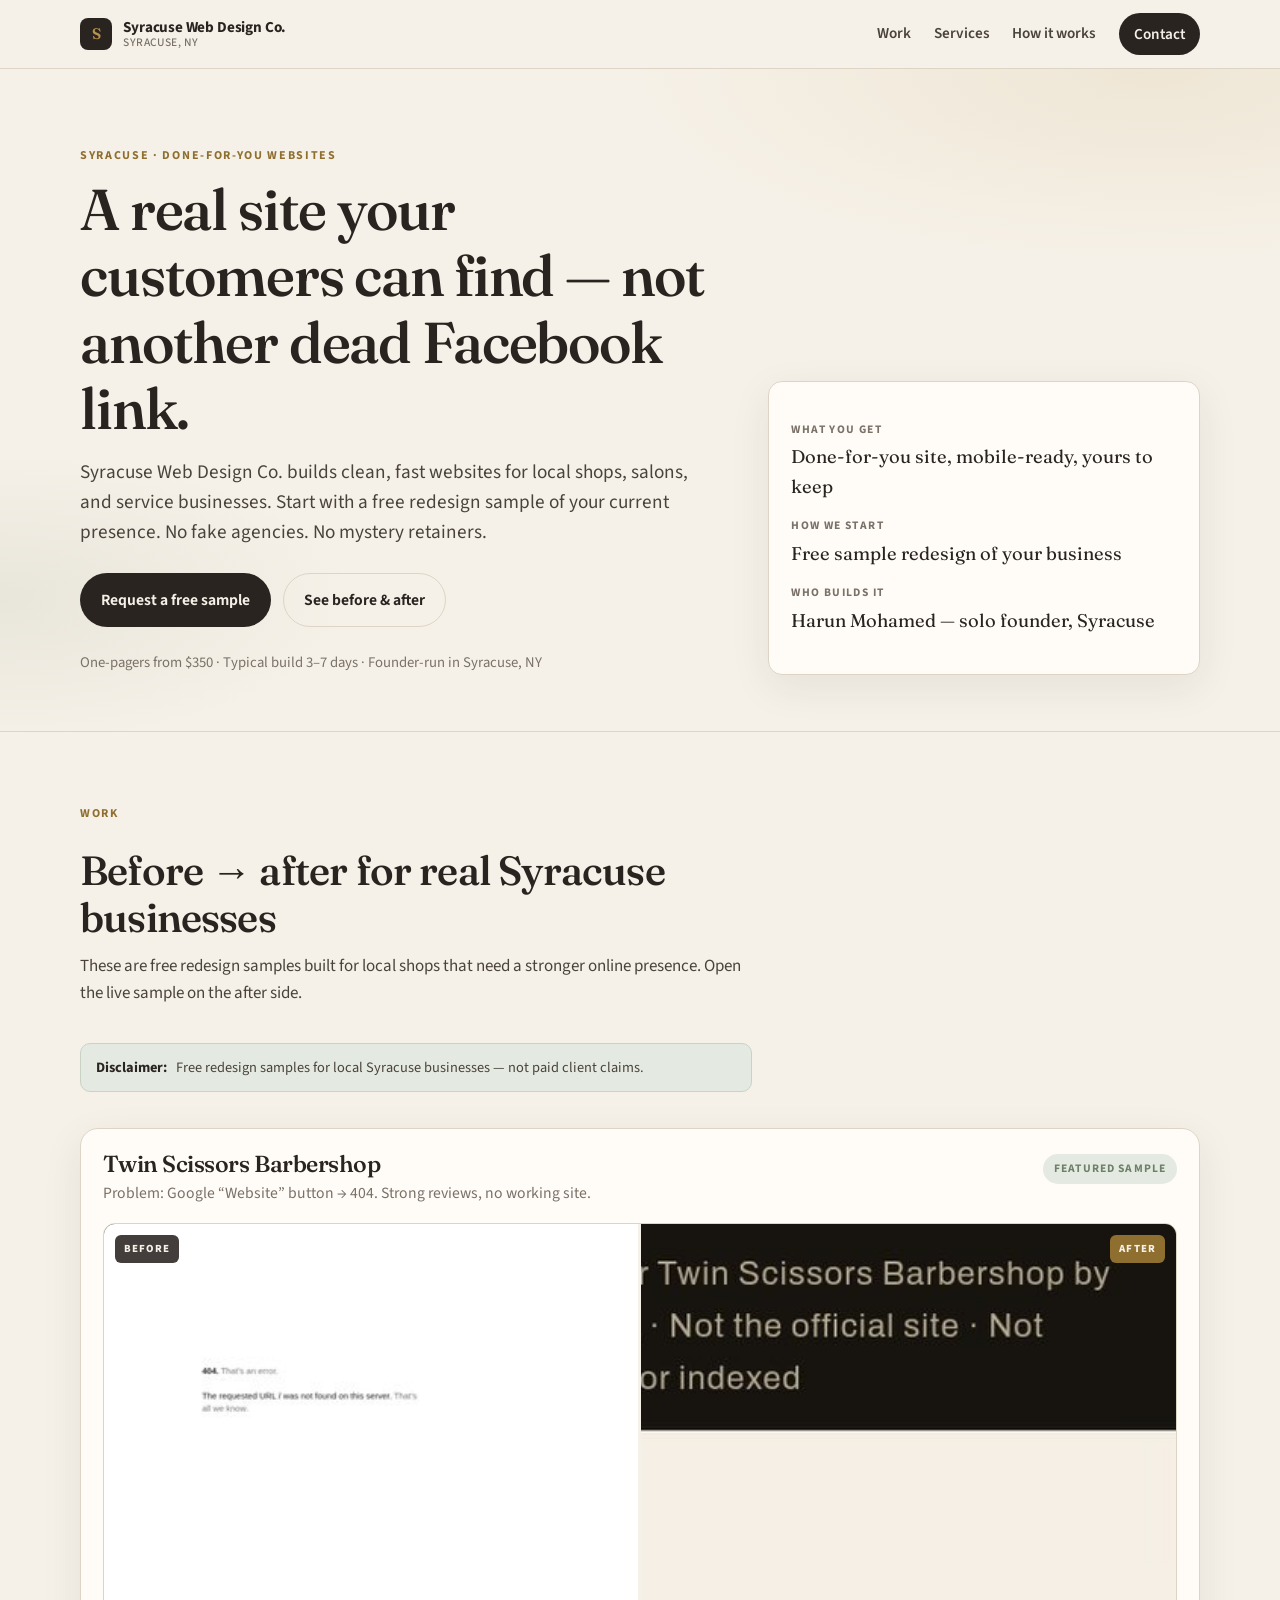
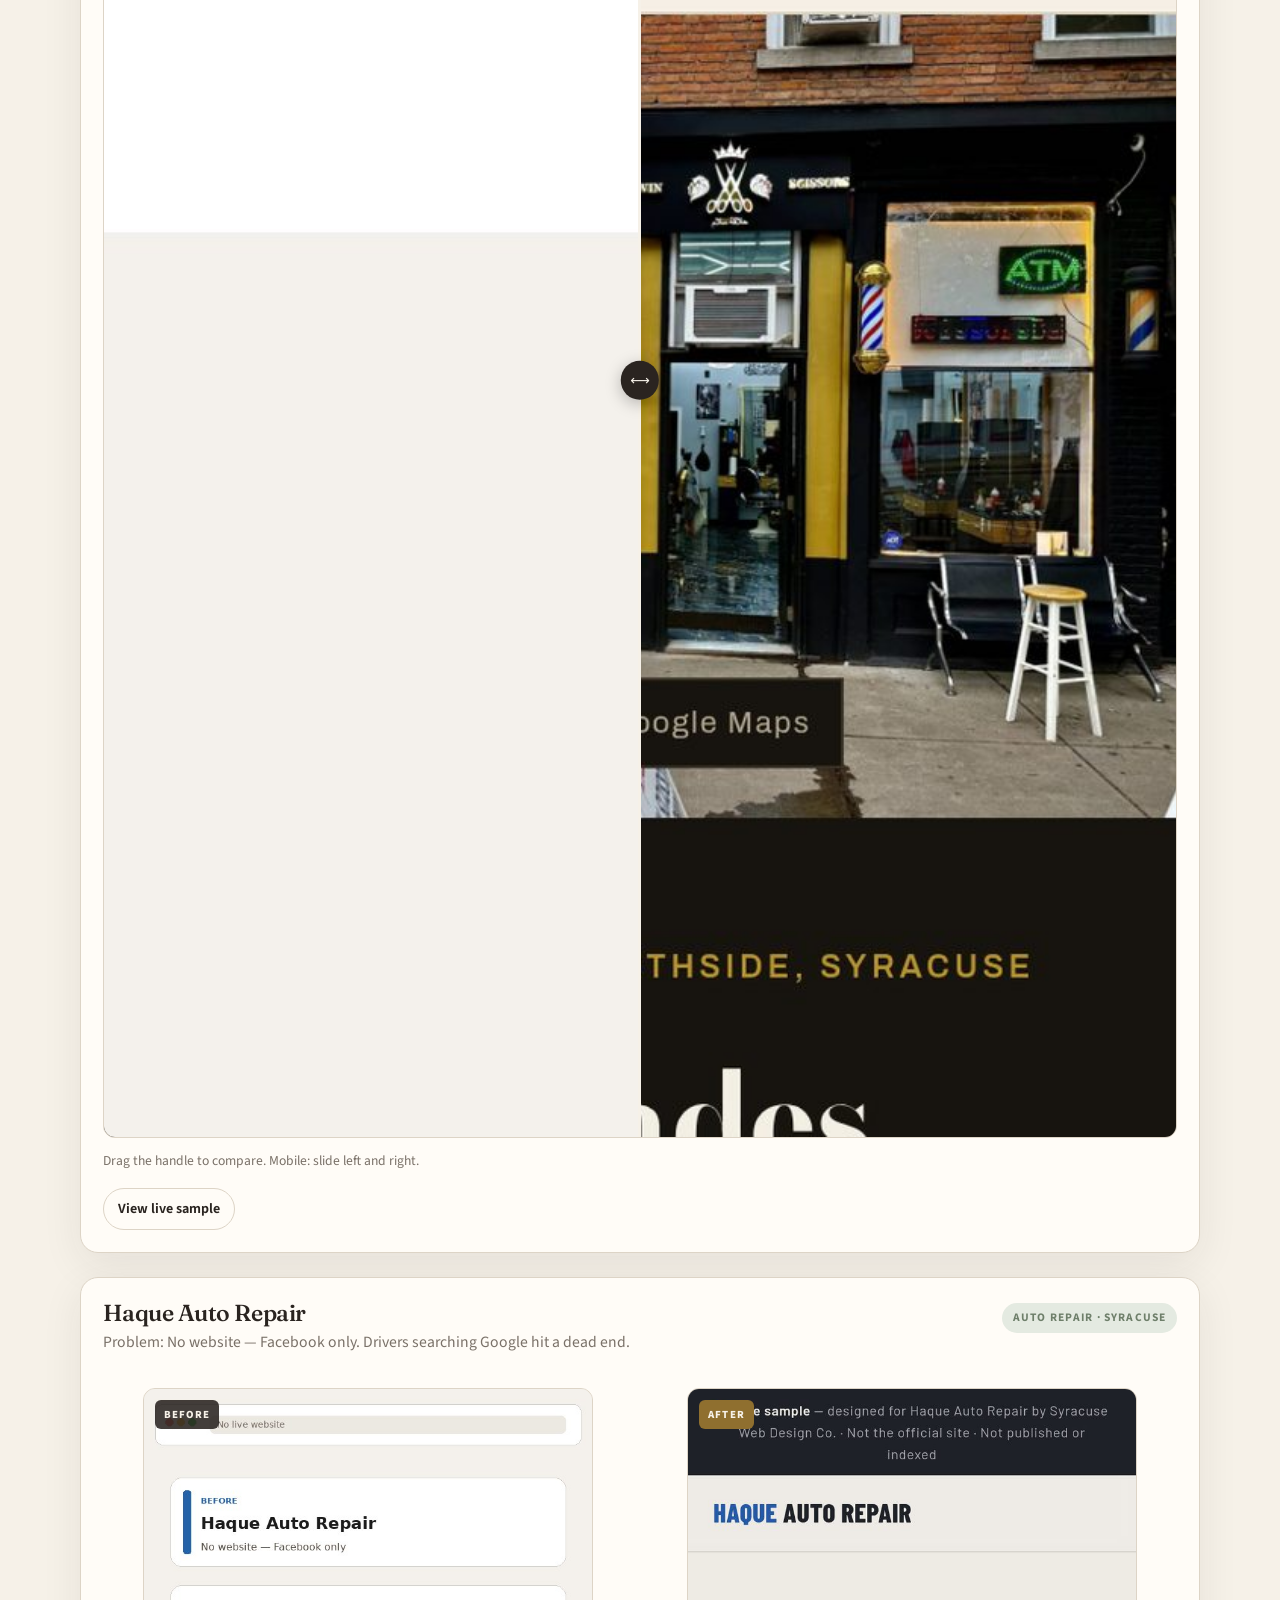
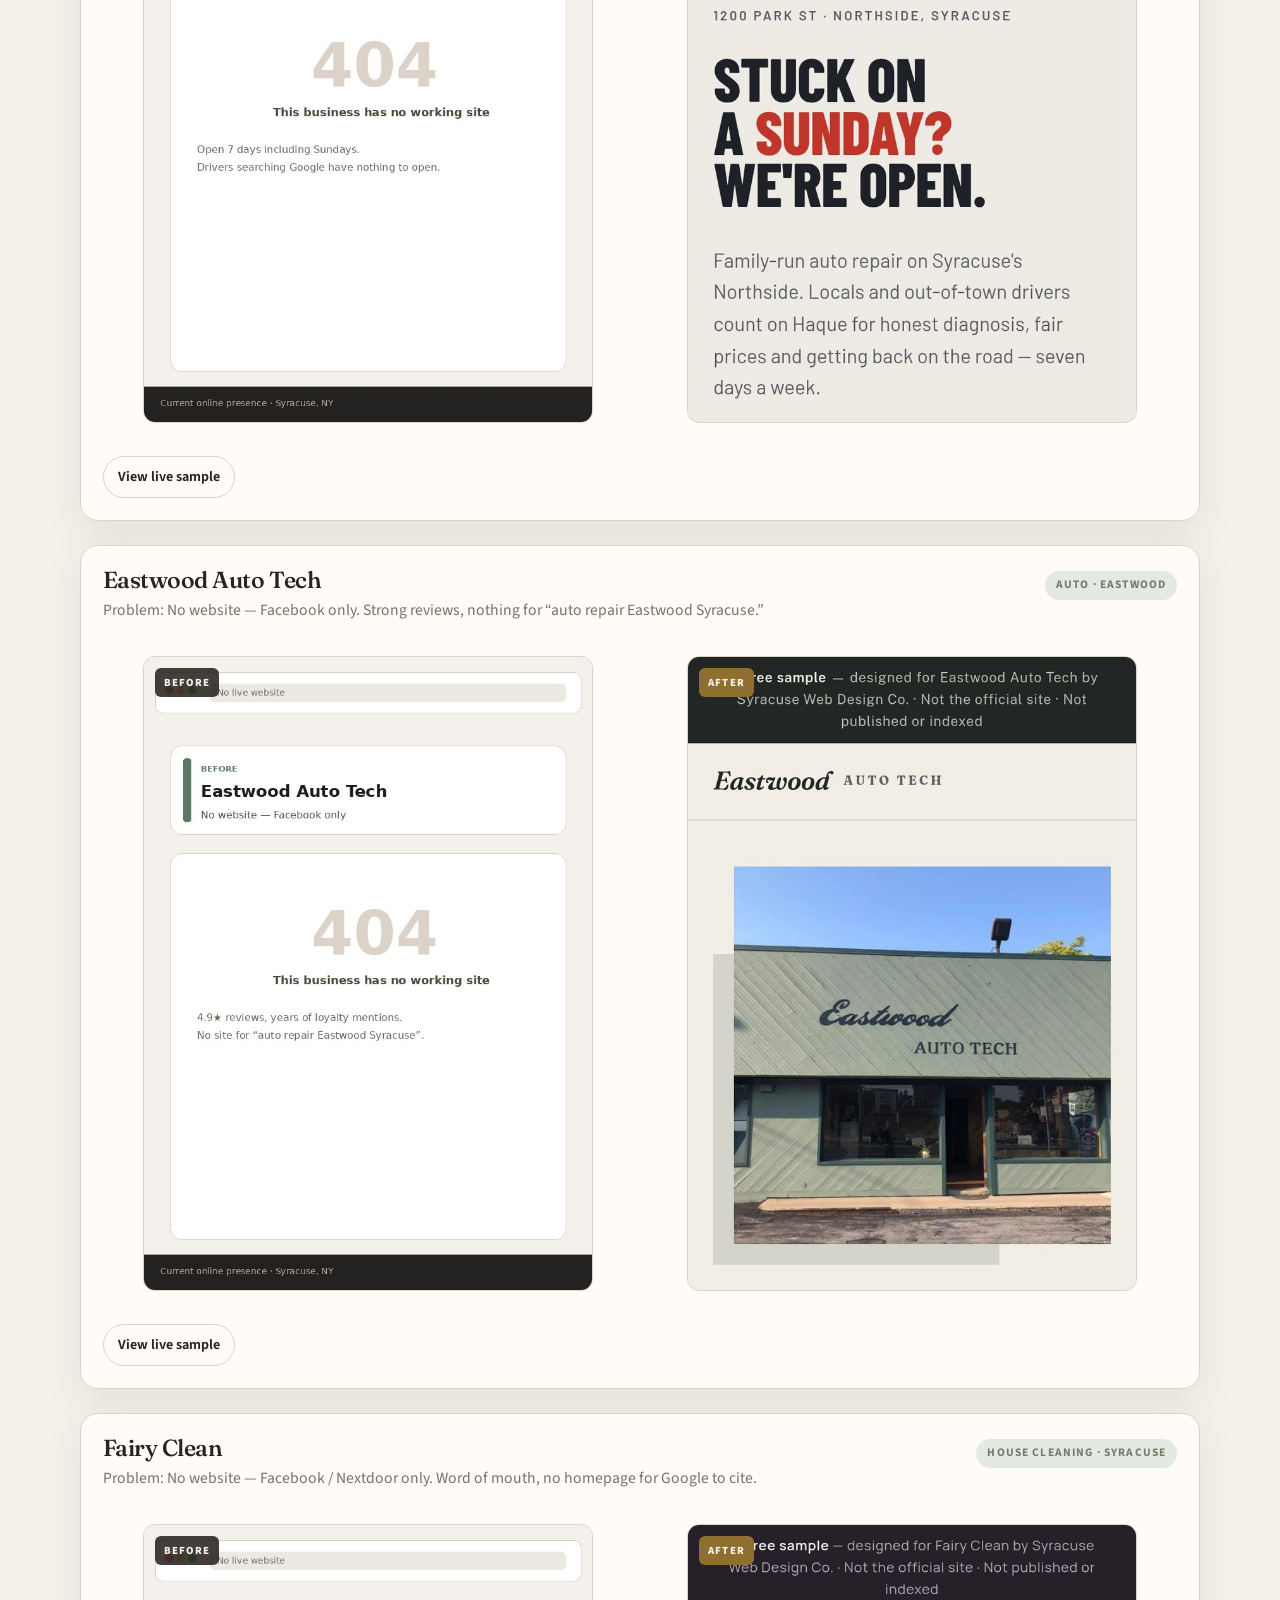
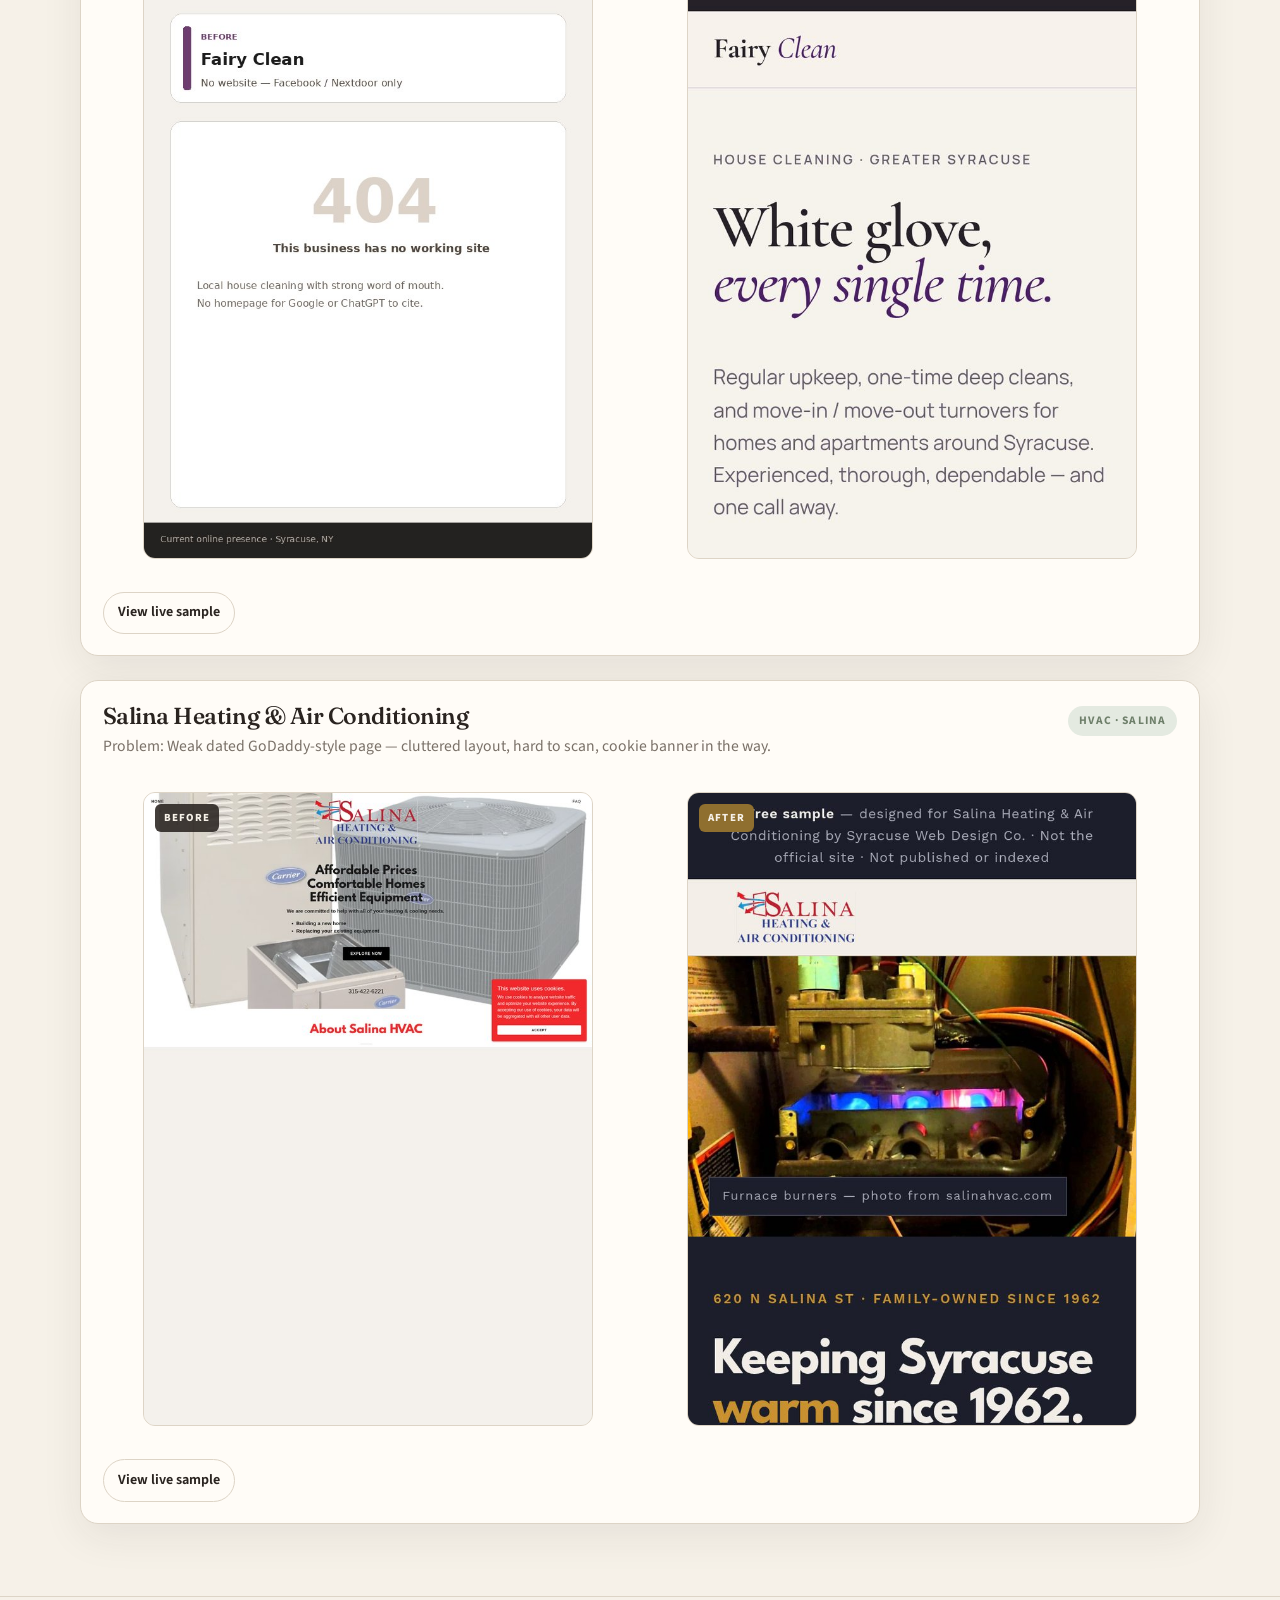
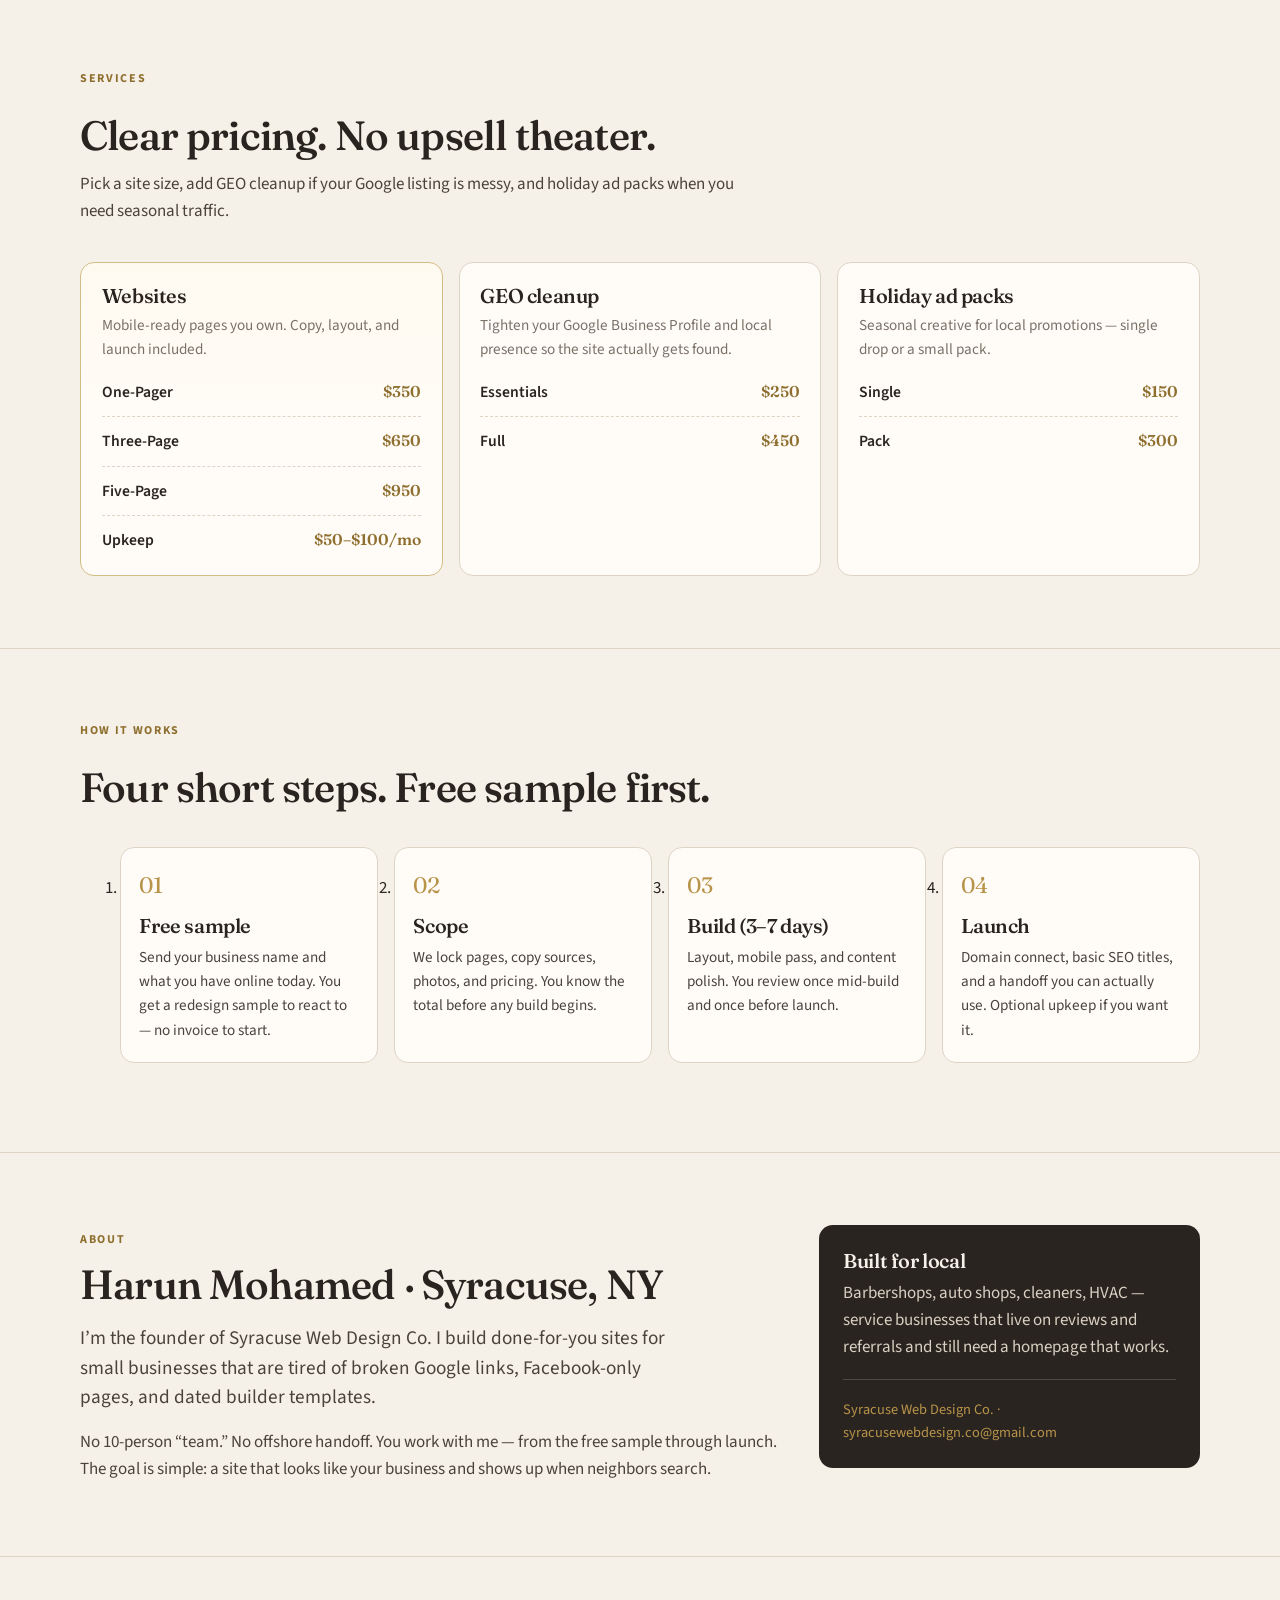
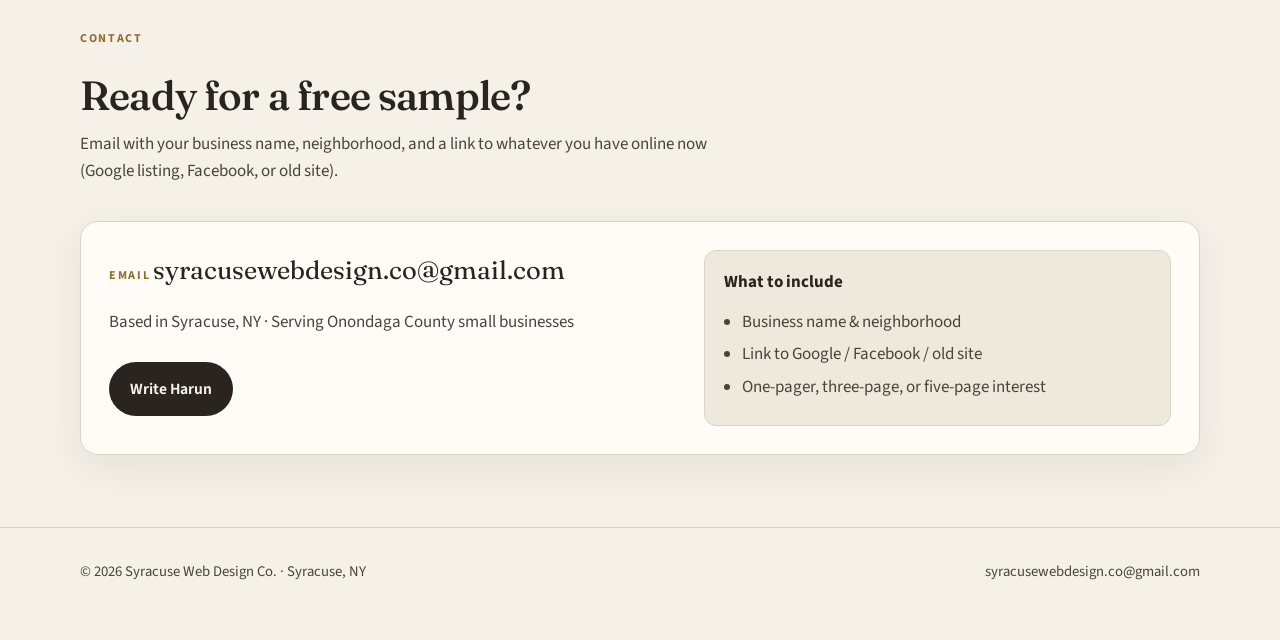
==== index.html @ 5c13fdf9 "Publish Syracuse Web Design Co. marketing site with before/after samples Static one-page site for re" ====
<!DOCTYPE html>
<html lang="en">
<head>
  <meta charset="utf-8">
  <meta name="viewport" content="width=device-width, initial-scale=1">
  <title>Syracuse Web Design Co. — Done-for-you sites for local businesses</title>
  <meta name="description" content="Syracuse Web Design Co. builds clean, done-for-you websites for Syracuse small businesses. Free redesign samples, clear pricing from $350, founder Harun Mohamed.">
  <meta name="author" content="Harun Mohamed">
  <meta property="og:title" content="Syracuse Web Design Co.">
  <meta property="og:description" content="Done-for-you websites for Syracuse small businesses. Free sample first. Clear local pricing.">
  <meta property="og:type" content="website">
  <meta property="og:locale" content="en_US">
  <link rel="icon" href="assets/icons/favicon.svg" type="image/svg+xml">
  <link rel="preconnect" href="https://fonts.googleapis.com">
  <link rel="preconnect" href="https://fonts.gstatic.com" crossorigin>
  <link href="https://fonts.googleapis.com/css2?family=Fraunces:opsz,wght@9..144,500;9..144,600;9..144,700&family=Source+Sans+3:wght@400;550;600;700&display=swap" rel="stylesheet">
  <link rel="stylesheet" href="assets/css/styles.css">
</head>
<body>
  <header class="site-header">
    <div class="container nav">
      <a class="logo" href="#top" aria-label="Syracuse Web Design Co. home">
        <span class="logo-mark" aria-hidden="true">S</span>
        <span class="logo-text">Syracuse Web Design Co.<small>Syracuse, NY</small></span>
      </a>
      <button class="nav-toggle" type="button" aria-expanded="false" aria-controls="nav-menu">Menu</button>
      <ul class="nav-links" id="nav-menu">
        <li><a href="#work">Work</a></li>
        <li><a href="#services">Services</a></li>
        <li><a href="#how">How it works</a></li>
        <li><a class="nav-cta" href="#contact">Contact</a></li>
      </ul>
    </div>
  </header>

  <main id="top">
    <section class="hero">
      <div class="container hero-grid">
        <div>
          <p class="eyebrow">Syracuse · Done-for-you websites</p>
          <h1>A real site your customers can find — not another dead Facebook link.</h1>
          <p class="lead">Syracuse Web Design Co. builds clean, fast websites for local shops, salons, and service businesses. Start with a free redesign sample of your current presence. No fake agencies. No mystery retainers.</p>
          <div class="btn-row">
            <a class="btn btn-primary" href="mailto:syracusewebdesign.co@gmail.com?subject=Free%20sample%20request">Request a free sample</a>
            <a class="btn btn-secondary" href="#work">See before &amp; after</a>
          </div>
          <p class="hero-note">One-pagers from $350 · Typical build 3–7 days · Founder-run in Syracuse, NY</p>
        </div>
        <aside class="hero-aside" aria-label="At a glance">
          <dl>
            <dt>What you get</dt>
            <dd>Done-for-you site, mobile-ready, yours to keep</dd>
            <dt>How we start</dt>
            <dd>Free sample redesign of your business</dd>
            <dt>Who builds it</dt>
            <dd>Harun Mohamed — solo founder, Syracuse</dd>
          </dl>
        </aside>
      </div>
    </section>

    <section class="section" id="work" aria-labelledby="work-heading">
      <div class="container">
        <div class="section-head">
          <p class="eyebrow">Work</p>
          <h2 id="work-heading">Before → after for real Syracuse businesses</h2>
          <p>These are free redesign samples built for local shops that need a stronger online presence. Open the live sample on the after side.</p>
          <p class="disclaimer" role="note"><strong>Disclaimer:</strong> Free redesign samples for local Syracuse businesses — not paid client claims.</p>
        </div>

        <!-- Featured: Twin Scissors with compare slider -->
        <article class="case featured">
          <div class="case-meta">
            <div>
              <h3 class="case-title">Twin Scissors Barbershop</h3>
              <p class="case-problem">Problem: Google “Website” button → 404. Strong reviews, no working site.</p>
            </div>
            <span class="case-tag">Featured sample</span>
          </div>
          <div class="ba-grid">
            <div class="compare" id="compare-twin" role="img" aria-label="Drag to compare Twin Scissors before and after redesign">
              <div class="compare-after">
                <img src="assets/after/twin-scissors.jpg" alt="After: Twin Scissors Barbershop redesign with storefront hero and editorial layout" width="709" height="1000" loading="eager">
              </div>
              <div class="compare-before" data-before-pane>
                <img src="assets/before/twin-scissors.jpg" alt="Before: Twin Scissors with no live website and Google 404" width="720" height="1000" loading="eager">
              </div>
              <span class="ba-label">Before</span>
              <span class="ba-label after">After</span>
              <div class="compare-handle" aria-hidden="true"></div>
            </div>
          </div>
          <p class="featured-note">Drag the handle to compare. Mobile: slide left and right.</p>
          <div class="ba-actions">
            <a class="btn btn-ghost" href="https://swd-samples.tiiny.site/twin-scissors.html" target="_blank" rel="noopener noreferrer">View live sample</a>
          </div>
        </article>

        <article class="case">
          <div class="case-meta">
            <div>
              <h3 class="case-title">Haque Auto Repair</h3>
              <p class="case-problem">Problem: No website — Facebook only. Drivers searching Google hit a dead end.</p>
            </div>
            <span class="case-tag">Auto repair · Syracuse</span>
          </div>
          <div class="ba-grid">
            <figure class="ba-panel">
              <span class="ba-label">Before</span>
              <div class="ba-frame">
                <img src="assets/before/haque-auto.jpg" alt="Before: Haque Auto Repair with no live website, Facebook only" width="720" height="1000" loading="lazy">
              </div>
            </figure>
            <figure class="ba-panel">
              <span class="ba-label after">After</span>
              <div class="ba-frame">
                <img src="assets/after/haque-auto.jpg" alt="After: Haque Auto Repair redesign sample homepage" width="709" height="1000" loading="lazy">
              </div>
            </figure>
          </div>
          <div class="ba-actions">
            <a class="btn btn-ghost" href="https://swd-samples.tiiny.site/haque-auto.html" target="_blank" rel="noopener noreferrer">View live sample</a>
          </div>
        </article>

        <article class="case">
          <div class="case-meta">
            <div>
              <h3 class="case-title">Eastwood Auto Tech</h3>
              <p class="case-problem">Problem: No website — Facebook only. Strong reviews, nothing for “auto repair Eastwood Syracuse.”</p>
            </div>
            <span class="case-tag">Auto · Eastwood</span>
          </div>
          <div class="ba-grid">
            <figure class="ba-panel">
              <span class="ba-label">Before</span>
              <div class="ba-frame">
                <img src="assets/before/eastwood-auto.jpg" alt="Before: Eastwood Auto Tech with no live website" width="720" height="1000" loading="lazy">
              </div>
            </figure>
            <figure class="ba-panel">
              <span class="ba-label after">After</span>
              <div class="ba-frame">
                <img src="assets/after/eastwood-auto.jpg" alt="After: Eastwood Auto Tech redesign sample homepage" width="709" height="1000" loading="lazy">
              </div>
            </figure>
          </div>
          <div class="ba-actions">
            <a class="btn btn-ghost" href="https://swd-samples.tiiny.site/eastwood-auto.html" target="_blank" rel="noopener noreferrer">View live sample</a>
          </div>
        </article>

        <article class="case">
          <div class="case-meta">
            <div>
              <h3 class="case-title">Fairy Clean</h3>
              <p class="case-problem">Problem: No website — Facebook / Nextdoor only. Word of mouth, no homepage for Google to cite.</p>
            </div>
            <span class="case-tag">House cleaning · Syracuse</span>
          </div>
          <div class="ba-grid">
            <figure class="ba-panel">
              <span class="ba-label">Before</span>
              <div class="ba-frame">
                <img src="assets/before/fairy-clean.jpg" alt="Before: Fairy Clean with no live website" width="720" height="1000" loading="lazy">
              </div>
            </figure>
            <figure class="ba-panel">
              <span class="ba-label after">After</span>
              <div class="ba-frame">
                <img src="assets/after/fairy-clean.jpg" alt="After: Fairy Clean redesign sample homepage" width="709" height="1000" loading="lazy">
              </div>
            </figure>
          </div>
          <div class="ba-actions">
            <a class="btn btn-ghost" href="https://swd-samples.tiiny.site/fairy-clean.html" target="_blank" rel="noopener noreferrer">View live sample</a>
          </div>
        </article>

        <article class="case">
          <div class="case-meta">
            <div>
              <h3 class="case-title">Salina Heating &amp; Air Conditioning</h3>
              <p class="case-problem">Problem: Weak dated GoDaddy-style page — cluttered layout, hard to scan, cookie banner in the way.</p>
            </div>
            <span class="case-tag">HVAC · Salina</span>
          </div>
          <div class="ba-grid">
            <figure class="ba-panel">
              <span class="ba-label">Before</span>
              <div class="ba-frame">
                <img src="assets/before/salina-hvac.jpg" alt="Before: Salina Heating and Air Conditioning dated website homepage" width="720" height="1000" loading="lazy">
              </div>
            </figure>
            <figure class="ba-panel">
              <span class="ba-label after">After</span>
              <div class="ba-frame">
                <img src="assets/after/salina-hvac.jpg" alt="After: Salina HVAC redesign sample homepage" width="709" height="1000" loading="lazy">
              </div>
            </figure>
          </div>
          <div class="ba-actions">
            <a class="btn btn-ghost" href="https://swd-samples.tiiny.site/salina-hvac.html" target="_blank" rel="noopener noreferrer">View live sample</a>
          </div>
        </article>
      </div>
    </section>

    <section class="section" id="services" aria-labelledby="services-heading">
      <div class="container">
        <div class="section-head">
          <p class="eyebrow">Services</p>
          <h2 id="services-heading">Clear pricing. No upsell theater.</h2>
          <p>Pick a site size, add GEO cleanup if your Google listing is messy, and holiday ad packs when you need seasonal traffic.</p>
        </div>
        <div class="pricing-grid">
          <article class="price-card accent">
            <h3>Websites</h3>
            <p class="blurb">Mobile-ready pages you own. Copy, layout, and launch included.</p>
            <ul class="tier-list">
              <li><span class="tier-name">One-Pager</span><span class="tier-price">$350</span></li>
              <li><span class="tier-name">Three-Page</span><span class="tier-price">$650</span></li>
              <li><span class="tier-name">Five-Page</span><span class="tier-price">$950</span></li>
              <li><span class="tier-name">Upkeep</span><span class="tier-price">$50–$100/mo</span></li>
            </ul>
          </article>
          <article class="price-card">
            <h3>GEO cleanup</h3>
            <p class="blurb">Tighten your Google Business Profile and local presence so the site actually gets found.</p>
            <ul class="tier-list">
              <li><span class="tier-name">Essentials</span><span class="tier-price">$250</span></li>
              <li><span class="tier-name">Full</span><span class="tier-price">$450</span></li>
            </ul>
          </article>
          <article class="price-card">
            <h3>Holiday ad packs</h3>
            <p class="blurb">Seasonal creative for local promotions — single drop or a small pack.</p>
            <ul class="tier-list">
              <li><span class="tier-name">Single</span><span class="tier-price">$150</span></li>
              <li><span class="tier-name">Pack</span><span class="tier-price">$300</span></li>
            </ul>
          </article>
        </div>
      </div>
    </section>

    <section class="section" id="how" aria-labelledby="how-heading">
      <div class="container">
        <div class="section-head">
          <p class="eyebrow">How it works</p>
          <h2 id="how-heading">Four short steps. Free sample first.</h2>
        </div>
        <ol class="steps">
          <li class="step">
            <h3>Free sample</h3>
            <p>Send your business name and what you have online today. You get a redesign sample to react to — no invoice to start.</p>
          </li>
          <li class="step">
            <h3>Scope</h3>
            <p>We lock pages, copy sources, photos, and pricing. You know the total before any build begins.</p>
          </li>
          <li class="step">
            <h3>Build (3–7 days)</h3>
            <p>Layout, mobile pass, and content polish. You review once mid-build and once before launch.</p>
          </li>
          <li class="step">
            <h3>Launch</h3>
            <p>Domain connect, basic SEO titles, and a handoff you can actually use. Optional upkeep if you want it.</p>
          </li>
        </ol>
      </div>
    </section>

    <section class="section" id="about" aria-labelledby="about-heading">
      <div class="container about-grid">
        <div>
          <p class="eyebrow">About</p>
          <h2 id="about-heading">Harun Mohamed · Syracuse, NY</h2>
          <p class="lead" style="margin-top:1rem">I’m the founder of Syracuse Web Design Co. I build done-for-you sites for small businesses that are tired of broken Google links, Facebook-only pages, and dated builder templates.</p>
          <p>No 10-person “team.” No offshore handoff. You work with me — from the free sample through launch. The goal is simple: a site that looks like your business and shows up when neighbors search.</p>
        </div>
        <aside class="about-card">
          <h3>Built for local</h3>
          <p>Barbershops, auto shops, cleaners, HVAC — service businesses that live on reviews and referrals and still need a homepage that works.</p>
          <p class="meta">Syracuse Web Design Co. · syracusewebdesign.co@gmail.com</p>
        </aside>
      </div>
    </section>

    <section class="section" id="contact" aria-labelledby="contact-heading">
      <div class="container">
        <div class="section-head">
          <p class="eyebrow">Contact</p>
          <h2 id="contact-heading">Ready for a free sample?</h2>
          <p>Email with your business name, neighborhood, and a link to whatever you have online now (Google listing, Facebook, or old site).</p>
        </div>
        <div class="contact-box">
          <div>
            <p class="eyebrow" style="margin-bottom:0.5rem">Email</p>
            <a class="email" href="mailto:syracusewebdesign.co@gmail.com?subject=Free%20sample%20request">syracusewebdesign.co@gmail.com</a>
            <p style="margin-top:1rem">Based in Syracuse, NY · Serving Onondaga County small businesses</p>
            <div class="btn-row">
              <a class="btn btn-primary" href="mailto:syracusewebdesign.co@gmail.com?subject=Free%20sample%20request">Write Harun</a>
            </div>
          </div>
          <aside class="contact-aside">
            <strong>What to include</strong>
            <ul>
              <li>Business name &amp; neighborhood</li>
              <li>Link to Google / Facebook / old site</li>
              <li>One-pager, three-page, or five-page interest</li>
            </ul>
          </aside>
        </div>
      </div>
    </section>
  </main>

  <footer class="site-footer">
    <div class="container footer-row">
      <p>© <span id="year">2026</span> Syracuse Web Design Co. · Syracuse, NY</p>
      <p><a href="mailto:syracusewebdesign.co@gmail.com">syracusewebdesign.co@gmail.com</a></p>
    </div>
  </footer>

  <script src="assets/js/main.js" defer></script>
</body>
</html>
---- assets/css/styles.css ----
/* Syracuse Web Design Co. — editorial local brand */
:root {
  --ink: #2A2420;
  --ink-soft: #4A433C;
  --muted: #7A7168;
  --paper: #F6F1E8;
  --paper-2: #EFE8DC;
  --card: #FFFCF7;
  --line: #DDD4C6;
  --gold: #B8944A;
  --gold-deep: #8F6F2F;
  --sage: #6E7F6A;
  --sage-soft: #E4EAE1;
  --brick: #8B4A3A;
  --shadow: 0 12px 40px rgba(42, 36, 32, 0.08);
  --radius: 14px;
  --max: 1120px;
  --font-serif: "Fraunces", "Iowan Old Style", "Palatino Linotype", Georgia, serif;
  --font-sans: "Source Sans 3", "Source Sans Pro", system-ui, -apple-system, sans-serif;
}

*, *::before, *::after { box-sizing: border-box; }

html {
  scroll-behavior: smooth;
  scroll-padding-top: 5rem;
}

body {
  margin: 0;
  font-family: var(--font-sans);
  font-size: 1.0625rem;
  line-height: 1.6;
  color: var(--ink);
  background: var(--paper);
  -webkit-font-smoothing: antialiased;
}

img { max-width: 100%; height: auto; display: block; }

a { color: var(--gold-deep); text-decoration-thickness: 1px; text-underline-offset: 0.18em; }
a:hover { color: var(--ink); }

.container {
  width: min(100% - 2rem, var(--max));
  margin-inline: auto;
}

.eyebrow {
  display: inline-block;
  font-size: 0.75rem;
  font-weight: 700;
  letter-spacing: 0.14em;
  text-transform: uppercase;
  color: var(--gold-deep);
  margin: 0 0 0.75rem;
}

h1, h2, h3 {
  font-family: var(--font-serif);
  font-weight: 550;
  line-height: 1.15;
  letter-spacing: -0.02em;
  color: var(--ink);
  margin: 0;
}

h1 { font-size: clamp(2.35rem, 5vw, 3.6rem); }
h2 { font-size: clamp(1.85rem, 3.4vw, 2.55rem); }
h3 { font-size: 1.25rem; }

p { margin: 0 0 1rem; color: var(--ink-soft); }
p:last-child { margin-bottom: 0; }

.lead {
  font-size: 1.2rem;
  line-height: 1.55;
  max-width: 38rem;
}

/* Nav */
.site-header {
  position: sticky;
  top: 0;
  z-index: 50;
  background: rgba(246, 241, 232, 0.92);
  backdrop-filter: blur(10px);
  border-bottom: 1px solid var(--line);
}

.nav {
  display: flex;
  align-items: center;
  justify-content: space-between;
  gap: 1rem;
  min-height: 4.25rem;
}

.logo {
  display: inline-flex;
  align-items: center;
  gap: 0.7rem;
  color: var(--ink);
  text-decoration: none;
  font-weight: 700;
  letter-spacing: -0.01em;
}

.logo-mark {
  width: 2rem;
  height: 2rem;
  border-radius: 8px;
  background: var(--ink);
  color: var(--gold);
  display: grid;
  place-items: center;
  font-family: var(--font-serif);
  font-size: 0.95rem;
  font-weight: 600;
  flex-shrink: 0;
}

.logo-text {
  font-size: 0.95rem;
  line-height: 1.2;
}
.logo-text small {
  display: block;
  font-weight: 500;
  font-size: 0.72rem;
  color: var(--muted);
  letter-spacing: 0.04em;
  text-transform: uppercase;
}

.nav-links {
  display: flex;
  align-items: center;
  gap: 1.4rem;
  list-style: none;
  margin: 0;
  padding: 0;
}

.nav-links a {
  color: var(--ink-soft);
  text-decoration: none;
  font-size: 0.95rem;
  font-weight: 600;
}
.nav-links a:hover { color: var(--ink); }

.nav-cta {
  display: inline-flex;
  align-items: center;
  padding: 0.55rem 0.95rem;
  border-radius: 999px;
  background: var(--ink);
  color: var(--paper) !important;
  text-decoration: none !important;
  font-size: 0.9rem;
  font-weight: 650;
}
.nav-cta:hover { background: var(--gold-deep); color: var(--paper) !important; }

.nav-toggle {
  display: none;
  border: 1px solid var(--line);
  background: var(--card);
  color: var(--ink);
  border-radius: 8px;
  padding: 0.45rem 0.7rem;
  font: inherit;
  font-weight: 650;
  cursor: pointer;
}

@media (max-width: 820px) {
  .nav-toggle { display: inline-flex; }
  .nav-links {
    display: none;
    position: absolute;
    left: 1rem;
    right: 1rem;
    top: calc(100% + 0.35rem);
    flex-direction: column;
    align-items: stretch;
    gap: 0;
    background: var(--card);
    border: 1px solid var(--line);
    border-radius: 12px;
    box-shadow: var(--shadow);
    padding: 0.5rem;
  }
  .nav-links.open { display: flex; }
  .nav-links a {
    padding: 0.85rem 0.9rem;
    border-radius: 8px;
  }
  .nav-links a:hover { background: var(--paper-2); }
  .nav-cta { justify-content: center; margin-top: 0.25rem; }
}

/* Buttons */
.btn-row {
  display: flex;
  flex-wrap: wrap;
  gap: 0.75rem;
  margin-top: 1.6rem;
}

.btn {
  display: inline-flex;
  align-items: center;
  justify-content: center;
  gap: 0.4rem;
  padding: 0.85rem 1.25rem;
  border-radius: 999px;
  font-weight: 650;
  font-size: 0.98rem;
  text-decoration: none;
  border: 1.5px solid transparent;
  transition: background 0.15s ease, color 0.15s ease, border-color 0.15s ease;
}

.btn-primary {
  background: var(--ink);
  color: var(--paper);
}
.btn-primary:hover { background: var(--gold-deep); color: var(--paper); }

.btn-secondary {
  background: transparent;
  color: var(--ink);
  border-color: var(--line);
}
.btn-secondary:hover {
  border-color: var(--ink);
  color: var(--ink);
}

.btn-ghost {
  background: var(--card);
  color: var(--ink);
  border-color: var(--line);
  font-size: 0.88rem;
  padding: 0.55rem 0.9rem;
}
.btn-ghost:hover { border-color: var(--gold); color: var(--gold-deep); }

/* Hero */
.hero {
  padding: 4.5rem 0 3.5rem;
  border-bottom: 1px solid var(--line);
  background:
    radial-gradient(ellipse 70% 50% at 90% 0%, rgba(184, 148, 74, 0.12), transparent 60%),
    radial-gradient(ellipse 50% 40% at 0% 80%, rgba(110, 127, 106, 0.1), transparent 55%),
    var(--paper);
}

.hero-grid {
  display: grid;
  grid-template-columns: 1.2fr 0.8fr;
  gap: 2.5rem;
  align-items: end;
}

.hero h1 { margin-bottom: 1rem; }
.hero .lead { margin-bottom: 0.25rem; }

.hero-aside {
  background: var(--card);
  border: 1px solid var(--line);
  border-radius: var(--radius);
  padding: 1.35rem 1.4rem;
  box-shadow: var(--shadow);
}

.hero-aside dt {
  font-size: 0.72rem;
  font-weight: 700;
  letter-spacing: 0.12em;
  text-transform: uppercase;
  color: var(--muted);
  margin: 0 0 0.2rem;
}
.hero-aside dd {
  margin: 0 0 1rem;
  font-family: var(--font-serif);
  font-size: 1.15rem;
  color: var(--ink);
}
.hero-aside dd:last-child { margin-bottom: 0; }

.hero-note {
  margin-top: 1.5rem;
  font-size: 0.92rem;
  color: var(--muted);
}

@media (max-width: 820px) {
  .hero { padding: 3rem 0 2.5rem; }
  .hero-grid { grid-template-columns: 1fr; gap: 1.5rem; }
}

/* Sections */
.section {
  padding: 4.5rem 0;
  border-bottom: 1px solid var(--line);
}

.section-head {
  display: grid;
  gap: 0.75rem;
  margin-bottom: 2.25rem;
  max-width: 42rem;
}

.disclaimer {
  display: inline-flex;
  align-items: flex-start;
  gap: 0.55rem;
  margin-top: 0.5rem;
  padding: 0.75rem 0.95rem;
  background: var(--sage-soft);
  border: 1px solid #c9d3c5;
  border-radius: 10px;
  color: var(--ink-soft);
  font-size: 0.9rem;
  max-width: 44rem;
}
.disclaimer strong { color: var(--ink); font-weight: 700; }

/* Work / Portfolio */
.case {
  background: var(--card);
  border: 1px solid var(--line);
  border-radius: calc(var(--radius) + 4px);
  padding: 1.35rem;
  margin-bottom: 1.5rem;
  box-shadow: var(--shadow);
}

.case:last-child { margin-bottom: 0; }

.case-meta {
  display: flex;
  flex-wrap: wrap;
  align-items: baseline;
  justify-content: space-between;
  gap: 0.75rem 1.25rem;
  margin-bottom: 1rem;
}

.case-title {
  font-family: var(--font-serif);
  font-size: 1.45rem;
  margin: 0 0 0.25rem;
}

.case-problem {
  margin: 0;
  color: var(--muted);
  font-size: 0.98rem;
}

.case-tag {
  font-size: 0.72rem;
  font-weight: 700;
  letter-spacing: 0.1em;
  text-transform: uppercase;
  color: var(--sage);
  background: var(--sage-soft);
  border-radius: 999px;
  padding: 0.35rem 0.7rem;
}

.ba-grid {
  display: grid;
  grid-template-columns: 1fr 1fr;
  gap: 0.85rem;
}

.ba-panel {
  position: relative;
  border-radius: 12px;
  overflow: hidden;
  background: var(--paper-2);
  border: 1px solid var(--line);
}

.ba-label {
  position: absolute;
  top: 0.7rem;
  left: 0.7rem;
  z-index: 2;
  font-size: 0.68rem;
  font-weight: 800;
  letter-spacing: 0.12em;
  text-transform: uppercase;
  background: rgba(42, 36, 32, 0.88);
  color: var(--paper);
  padding: 0.35rem 0.55rem;
  border-radius: 6px;
}

.ba-label.after {
  background: var(--gold-deep);
}

.ba-frame {
  aspect-ratio: 709 / 1000;
  overflow: hidden;
  background: #e8e0d2;
}

.ba-frame img {
  width: 100%;
  height: 100%;
  object-fit: cover;
  object-position: top center;
}

.ba-actions {
  display: flex;
  flex-wrap: wrap;
  gap: 0.6rem;
  margin-top: 1rem;
}

/* Featured compare slider */
.compare {
  position: relative;
  border-radius: 12px;
  overflow: hidden;
  border: 1px solid var(--line);
  aspect-ratio: 709 / 1000;
  background: #e8e0d2;
  user-select: none;
  touch-action: none;
  cursor: ew-resize;
}

.compare-after,
.compare-before {
  position: absolute;
  inset: 0;
}

.compare-after img,
.compare-before img {
  width: 100%;
  height: 100%;
  object-fit: cover;
  object-position: top center;
  pointer-events: none;
}

.compare-before {
  width: 50%;
  overflow: hidden;
  border-right: 2px solid var(--paper);
}

.compare-handle {
  position: absolute;
  top: 0;
  bottom: 0;
  left: 50%;
  width: 2px;
  margin-left: -1px;
  background: var(--paper);
  z-index: 3;
}

.compare-handle::after {
  content: "⟷";
  position: absolute;
  top: 50%;
  left: 50%;
  transform: translate(-50%, -50%);
  width: 2.4rem;
  height: 2.4rem;
  border-radius: 999px;
  background: var(--ink);
  color: var(--paper);
  display: grid;
  place-items: center;
  font-size: 0.85rem;
  box-shadow: 0 4px 16px rgba(0,0,0,0.25);
}

.compare .ba-label { pointer-events: none; }
.compare .ba-label.after { left: auto; right: 0.7rem; }

.case.featured .ba-grid {
  grid-template-columns: 1fr;
}

.featured-note {
  font-size: 0.85rem;
  color: var(--muted);
  margin: 0.75rem 0 0;
}

@media (max-width: 700px) {
  .ba-grid { grid-template-columns: 1fr; }
  .case.featured .ba-grid { grid-template-columns: 1fr; }
}

/* Services */
.pricing-grid {
  display: grid;
  grid-template-columns: repeat(3, 1fr);
  gap: 1rem;
}

.price-card {
  background: var(--card);
  border: 1px solid var(--line);
  border-radius: var(--radius);
  padding: 1.35rem 1.3rem;
}

.price-card.accent {
  border-color: #d4bc86;
  background: linear-gradient(180deg, #fffaf0 0%, var(--card) 55%);
}

.price-card h3 { margin-bottom: 0.35rem; }

.price-card .blurb {
  font-size: 0.95rem;
  color: var(--muted);
  margin-bottom: 1.1rem;
}

.tier-list {
  list-style: none;
  margin: 0;
  padding: 0;
  display: grid;
  gap: 0.7rem;
}

.tier-list li {
  display: flex;
  justify-content: space-between;
  gap: 1rem;
  align-items: baseline;
  padding-bottom: 0.7rem;
  border-bottom: 1px dashed var(--line);
  font-size: 0.98rem;
}
.tier-list li:last-child {
  border-bottom: 0;
  padding-bottom: 0;
}

.tier-name { color: var(--ink); font-weight: 600; }
.tier-price {
  font-family: var(--font-serif);
  color: var(--gold-deep);
  font-weight: 600;
  white-space: nowrap;
}

@media (max-width: 860px) {
  .pricing-grid { grid-template-columns: 1fr; }
}

/* How it works */
.steps {
  display: grid;
  grid-template-columns: repeat(4, 1fr);
  gap: 1rem;
  counter-reset: step;
}

.step {
  background: var(--card);
  border: 1px solid var(--line);
  border-radius: var(--radius);
  padding: 1.25rem 1.15rem;
  position: relative;
}

.step::before {
  counter-increment: step;
  content: "0" counter(step);
  display: block;
  font-family: var(--font-serif);
  font-size: 1.4rem;
  color: var(--gold);
  margin-bottom: 0.65rem;
}

.step h3 { margin-bottom: 0.45rem; }
.step p { font-size: 0.95rem; }

@media (max-width: 900px) {
  .steps { grid-template-columns: 1fr 1fr; }
}
@media (max-width: 560px) {
  .steps { grid-template-columns: 1fr; }
}

/* About */
.about-grid {
  display: grid;
  grid-template-columns: 1.3fr 0.7fr;
  gap: 2rem;
  align-items: start;
}

.about-card {
  background: var(--ink);
  color: var(--paper);
  border-radius: var(--radius);
  padding: 1.5rem;
}

.about-card h3 {
  color: var(--paper);
  margin-bottom: 0.5rem;
}

.about-card p { color: #D9CFC2; }
.about-card .meta {
  margin-top: 1.1rem;
  padding-top: 1.1rem;
  border-top: 1px solid rgba(246, 241, 232, 0.18);
  font-size: 0.9rem;
  color: var(--gold);
}

@media (max-width: 780px) {
  .about-grid { grid-template-columns: 1fr; }
}

/* Contact */
.contact-box {
  display: grid;
  grid-template-columns: 1.1fr 0.9fr;
  gap: 1.5rem;
  background: var(--card);
  border: 1px solid var(--line);
  border-radius: calc(var(--radius) + 4px);
  padding: 1.75rem;
  box-shadow: var(--shadow);
}

.contact-box .email {
  font-family: var(--font-serif);
  font-size: clamp(1.2rem, 2.5vw, 1.6rem);
  color: var(--ink);
  text-decoration: none;
  word-break: break-word;
}
.contact-box .email:hover { color: var(--gold-deep); }

.contact-aside {
  background: var(--paper-2);
  border-radius: 12px;
  padding: 1.15rem 1.2rem;
  border: 1px solid var(--line);
}

.contact-aside ul {
  margin: 0.75rem 0 0;
  padding-left: 1.1rem;
  color: var(--ink-soft);
}
.contact-aside li { margin-bottom: 0.35rem; }

@media (max-width: 720px) {
  .contact-box { grid-template-columns: 1fr; }
}

/* Footer */
.site-footer {
  padding: 2rem 0 2.5rem;
  color: var(--muted);
  font-size: 0.92rem;
}

.footer-row {
  display: flex;
  flex-wrap: wrap;
  justify-content: space-between;
  gap: 0.75rem 1.5rem;
  align-items: baseline;
}

.site-footer a {
  color: var(--ink-soft);
  text-decoration: none;
}
.site-footer a:hover { color: var(--gold-deep); }

.visually-hidden {
  position: absolute;
  width: 1px;
  height: 1px;
  padding: 0;
  margin: -1px;
  overflow: hidden;
  clip: rect(0,0,0,0);
  border: 0;
}
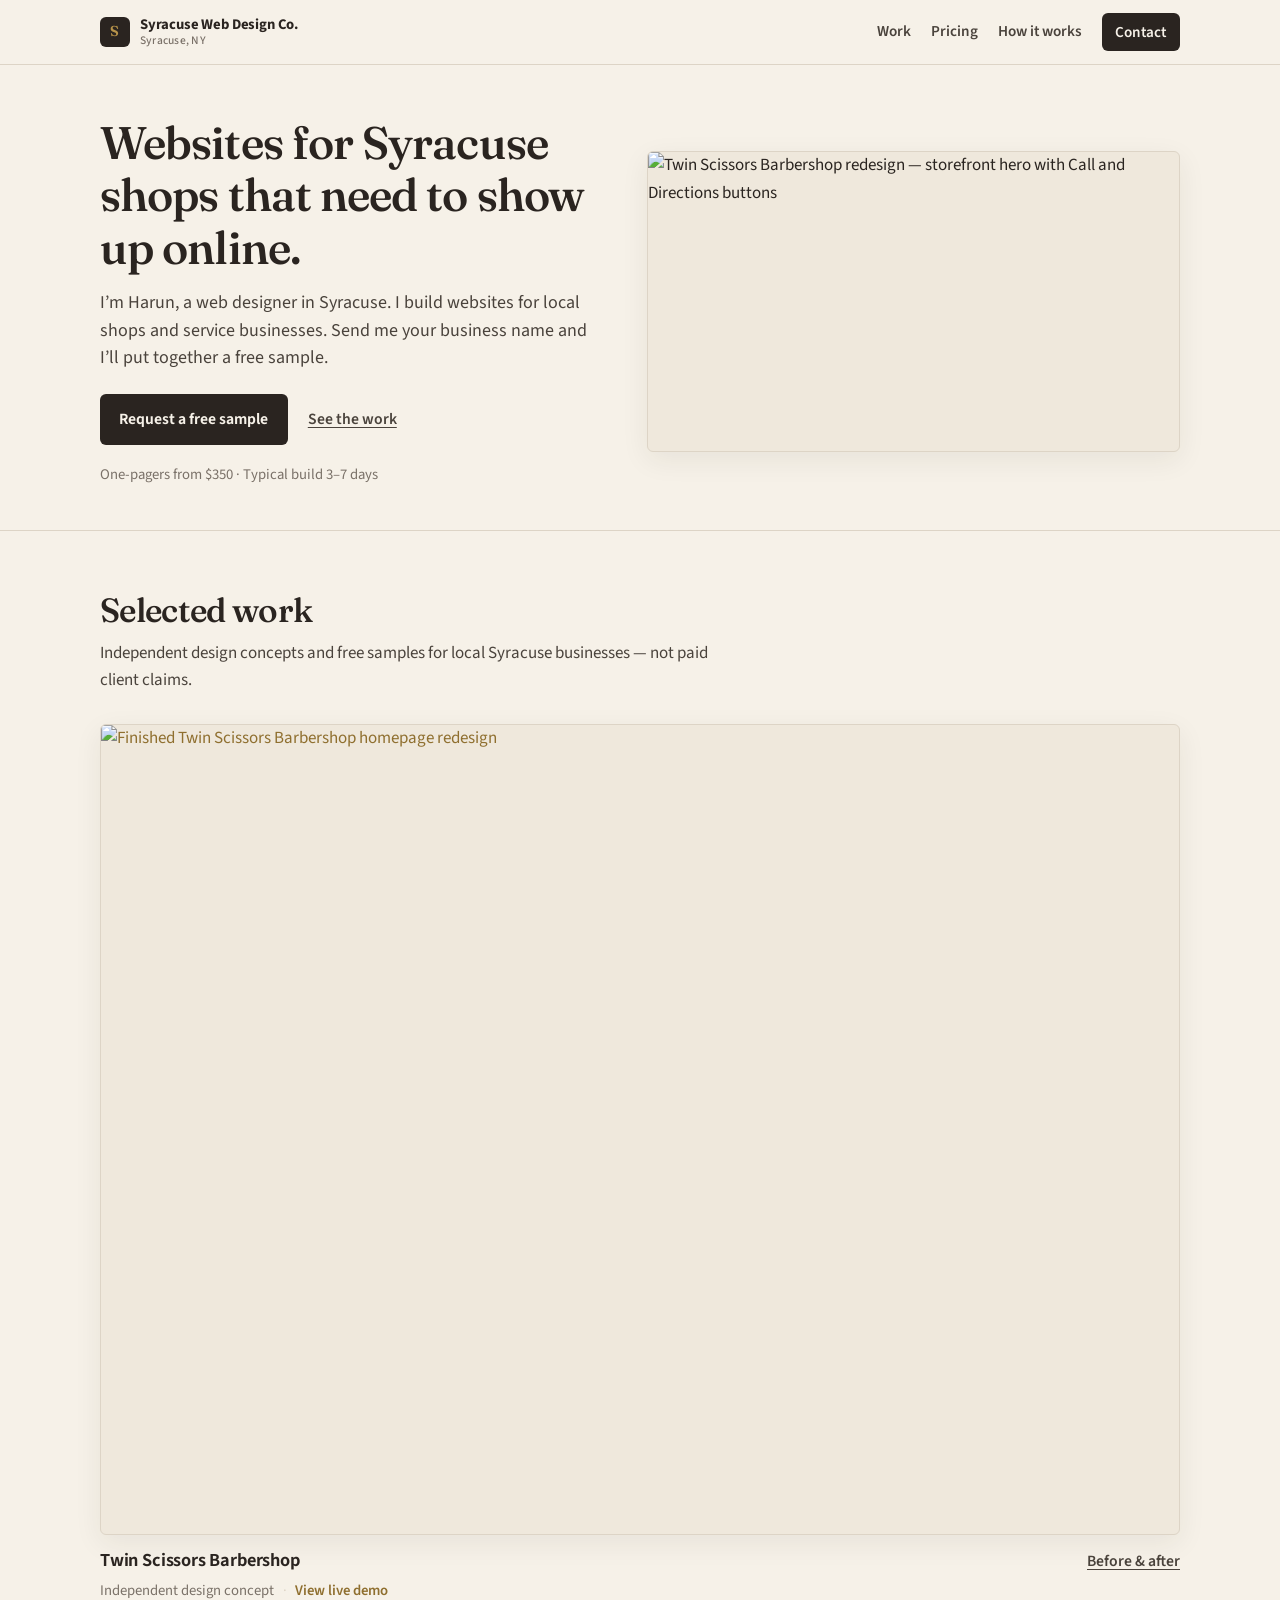
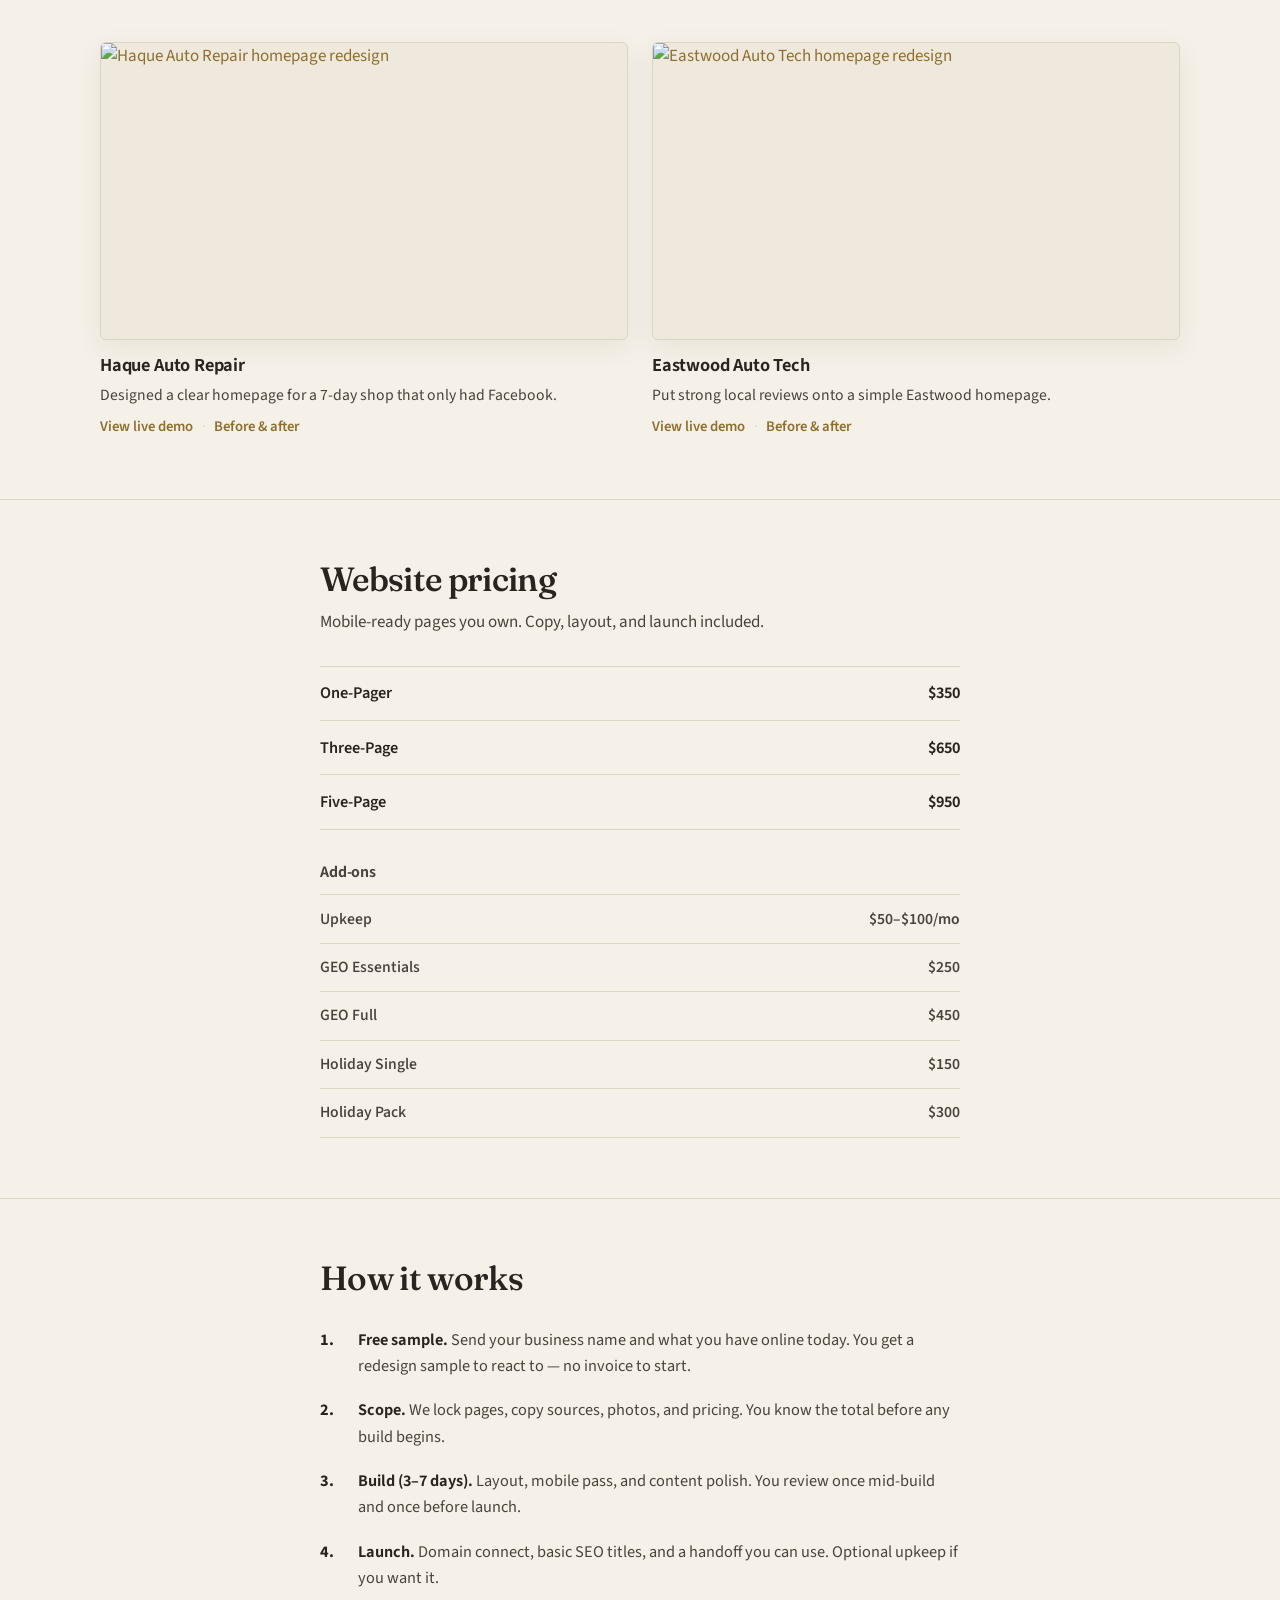
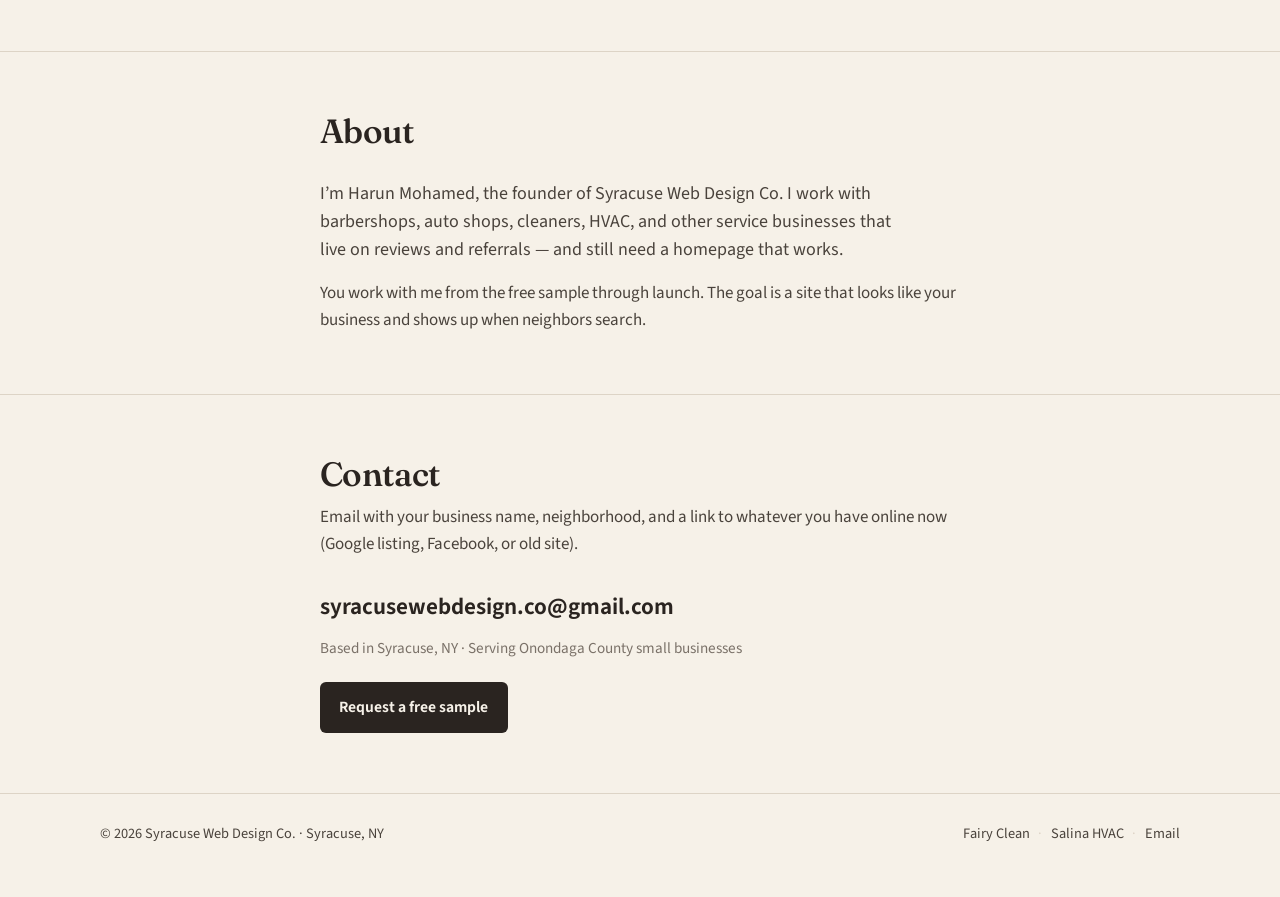
==== commit 3dcaed70: "Redesign marketing site per Harun brief Replace at-a-glance card and compare slider with Twin Scisso" ====
--- a/index.html
+++ b/index.html
@@ -3,11 +3,11 @@
 <head>
   <meta charset="utf-8">
   <meta name="viewport" content="width=device-width, initial-scale=1">
-  <title>Syracuse Web Design Co. — Done-for-you sites for local businesses</title>
-  <meta name="description" content="Syracuse Web Design Co. builds clean, done-for-you websites for Syracuse small businesses. Free redesign samples, clear pricing from $350, founder Harun Mohamed.">
+  <title>Syracuse Web Design Co. — Websites for local Syracuse businesses</title>
+  <meta name="description" content="I’m Harun, a web designer in Syracuse. I build websites for local shops and service businesses. Free sample first. One-pagers from $350.">
   <meta name="author" content="Harun Mohamed">
   <meta property="og:title" content="Syracuse Web Design Co.">
-  <meta property="og:description" content="Done-for-you websites for Syracuse small businesses. Free sample first. Clear local pricing.">
+  <meta property="og:description" content="Websites for Syracuse shops and service businesses. Free sample first. Clear pricing from $350.">
   <meta property="og:type" content="website">
   <meta property="og:locale" content="en_US">
   <link rel="icon" href="assets/icons/favicon.svg" type="image/svg+xml">
@@ -26,7 +26,7 @@
       <button class="nav-toggle" type="button" aria-expanded="false" aria-controls="nav-menu">Menu</button>
       <ul class="nav-links" id="nav-menu">
         <li><a href="#work">Work</a></li>
-        <li><a href="#services">Services</a></li>
+        <li><a href="#pricing">Pricing</a></li>
         <li><a href="#how">How it works</a></li>
         <li><a class="nav-cta" href="#contact">Contact</a></li>
       </ul>
@@ -36,281 +36,168 @@
   <main id="top">
     <section class="hero">
       <div class="container hero-grid">
-        <div>
-          <p class="eyebrow">Syracuse · Done-for-you websites</p>
-          <h1>A real site your customers can find — not another dead Facebook link.</h1>
-          <p class="lead">Syracuse Web Design Co. builds clean, fast websites for local shops, salons, and service businesses. Start with a free redesign sample of your current presence. No fake agencies. No mystery retainers.</p>
+        <div class="hero-copy">
+          <h1>Websites for Syracuse shops that need to show up online.</h1>
+          <p class="lead">I’m Harun, a web designer in Syracuse. I build websites for local shops and service businesses. Send me your business name and I’ll put together a free sample.</p>
           <div class="btn-row">
             <a class="btn btn-primary" href="mailto:syracusewebdesign.co@gmail.com?subject=Free%20sample%20request">Request a free sample</a>
-            <a class="btn btn-secondary" href="#work">See before &amp; after</a>
+            <a class="text-link" href="#work">See the work</a>
           </div>
-          <p class="hero-note">One-pagers from $350 · Typical build 3–7 days · Founder-run in Syracuse, NY</p>
-        </div>
-        <aside class="hero-aside" aria-label="At a glance">
-          <dl>
-            <dt>What you get</dt>
-            <dd>Done-for-you site, mobile-ready, yours to keep</dd>
-            <dt>How we start</dt>
-            <dd>Free sample redesign of your business</dd>
-            <dt>Who builds it</dt>
-            <dd>Harun Mohamed — solo founder, Syracuse</dd>
-          </dl>
-        </aside>
+          <p class="hero-note">One-pagers from $350 · Typical build 3–7 days</p>
+        </div>
+        <figure class="hero-shot">
+          <img
+            src="assets/after/twin-scissors-hero.jpg"
+            alt="Twin Scissors Barbershop redesign — storefront hero with Call and Directions buttons"
+            width="1200"
+            height="675"
+            loading="eager"
+            fetchpriority="high">
+        </figure>
       </div>
     </section>
 
     <section class="section" id="work" aria-labelledby="work-heading">
       <div class="container">
         <div class="section-head">
-          <p class="eyebrow">Work</p>
-          <h2 id="work-heading">Before → after for real Syracuse businesses</h2>
-          <p>These are free redesign samples built for local shops that need a stronger online presence. Open the live sample on the after side.</p>
-          <p class="disclaimer" role="note"><strong>Disclaimer:</strong> Free redesign samples for local Syracuse businesses — not paid client claims.</p>
-        </div>
-
-        <!-- Featured: Twin Scissors with compare slider -->
-        <article class="case featured">
-          <div class="case-meta">
+          <h2 id="work-heading">Selected work</h2>
+          <p>Independent design concepts and free samples for local Syracuse businesses — not paid client claims.</p>
+        </div>
+
+        <article class="project featured">
+          <a class="project-media" href="work/twin-scissors.html">
+            <img
+              src="assets/after/twin-scissors-feature.jpg"
+              alt="Finished Twin Scissors Barbershop homepage redesign"
+              width="1200"
+              height="900"
+              loading="eager">
+          </a>
+          <div class="project-caption">
             <div>
-              <h3 class="case-title">Twin Scissors Barbershop</h3>
-              <p class="case-problem">Problem: Google “Website” button → 404. Strong reviews, no working site.</p>
+              <h3 class="project-title"><a href="work/twin-scissors.html">Twin Scissors Barbershop</a></h3>
+              <p class="project-meta">
+                <span>Independent design concept</span>
+                <span class="sep" aria-hidden="true">·</span>
+                <a href="https://swd-samples.tiiny.site/twin-scissors.html" target="_blank" rel="noopener noreferrer">View live demo</a>
+              </p>
             </div>
-            <span class="case-tag">Featured sample</span>
-          </div>
-          <div class="ba-grid">
-            <div class="compare" id="compare-twin" role="img" aria-label="Drag to compare Twin Scissors before and after redesign">
-              <div class="compare-after">
-                <img src="assets/after/twin-scissors.jpg" alt="After: Twin Scissors Barbershop redesign with storefront hero and editorial layout" width="709" height="1000" loading="eager">
-              </div>
-              <div class="compare-before" data-before-pane>
-                <img src="assets/before/twin-scissors.jpg" alt="Before: Twin Scissors with no live website and Google 404" width="720" height="1000" loading="eager">
-              </div>
-              <span class="ba-label">Before</span>
-              <span class="ba-label after">After</span>
-              <div class="compare-handle" aria-hidden="true"></div>
-            </div>
-          </div>
-          <p class="featured-note">Drag the handle to compare. Mobile: slide left and right.</p>
-          <div class="ba-actions">
-            <a class="btn btn-ghost" href="https://swd-samples.tiiny.site/twin-scissors.html" target="_blank" rel="noopener noreferrer">View live sample</a>
+            <a class="text-link" href="work/twin-scissors.html">Before &amp; after</a>
           </div>
         </article>
 
-        <article class="case">
-          <div class="case-meta">
-            <div>
-              <h3 class="case-title">Haque Auto Repair</h3>
-              <p class="case-problem">Problem: No website — Facebook only. Drivers searching Google hit a dead end.</p>
-            </div>
-            <span class="case-tag">Auto repair · Syracuse</span>
-          </div>
-          <div class="ba-grid">
-            <figure class="ba-panel">
-              <span class="ba-label">Before</span>
-              <div class="ba-frame">
-                <img src="assets/before/haque-auto.jpg" alt="Before: Haque Auto Repair with no live website, Facebook only" width="720" height="1000" loading="lazy">
-              </div>
-            </figure>
-            <figure class="ba-panel">
-              <span class="ba-label after">After</span>
-              <div class="ba-frame">
-                <img src="assets/after/haque-auto.jpg" alt="After: Haque Auto Repair redesign sample homepage" width="709" height="1000" loading="lazy">
-              </div>
-            </figure>
-          </div>
-          <div class="ba-actions">
-            <a class="btn btn-ghost" href="https://swd-samples.tiiny.site/haque-auto.html" target="_blank" rel="noopener noreferrer">View live sample</a>
-          </div>
-        </article>
-
-        <article class="case">
-          <div class="case-meta">
-            <div>
-              <h3 class="case-title">Eastwood Auto Tech</h3>
-              <p class="case-problem">Problem: No website — Facebook only. Strong reviews, nothing for “auto repair Eastwood Syracuse.”</p>
-            </div>
-            <span class="case-tag">Auto · Eastwood</span>
-          </div>
-          <div class="ba-grid">
-            <figure class="ba-panel">
-              <span class="ba-label">Before</span>
-              <div class="ba-frame">
-                <img src="assets/before/eastwood-auto.jpg" alt="Before: Eastwood Auto Tech with no live website" width="720" height="1000" loading="lazy">
-              </div>
-            </figure>
-            <figure class="ba-panel">
-              <span class="ba-label after">After</span>
-              <div class="ba-frame">
-                <img src="assets/after/eastwood-auto.jpg" alt="After: Eastwood Auto Tech redesign sample homepage" width="709" height="1000" loading="lazy">
-              </div>
-            </figure>
-          </div>
-          <div class="ba-actions">
-            <a class="btn btn-ghost" href="https://swd-samples.tiiny.site/eastwood-auto.html" target="_blank" rel="noopener noreferrer">View live sample</a>
-          </div>
-        </article>
-
-        <article class="case">
-          <div class="case-meta">
-            <div>
-              <h3 class="case-title">Fairy Clean</h3>
-              <p class="case-problem">Problem: No website — Facebook / Nextdoor only. Word of mouth, no homepage for Google to cite.</p>
-            </div>
-            <span class="case-tag">House cleaning · Syracuse</span>
-          </div>
-          <div class="ba-grid">
-            <figure class="ba-panel">
-              <span class="ba-label">Before</span>
-              <div class="ba-frame">
-                <img src="assets/before/fairy-clean.jpg" alt="Before: Fairy Clean with no live website" width="720" height="1000" loading="lazy">
-              </div>
-            </figure>
-            <figure class="ba-panel">
-              <span class="ba-label after">After</span>
-              <div class="ba-frame">
-                <img src="assets/after/fairy-clean.jpg" alt="After: Fairy Clean redesign sample homepage" width="709" height="1000" loading="lazy">
-              </div>
-            </figure>
-          </div>
-          <div class="ba-actions">
-            <a class="btn btn-ghost" href="https://swd-samples.tiiny.site/fairy-clean.html" target="_blank" rel="noopener noreferrer">View live sample</a>
-          </div>
-        </article>
-
-        <article class="case">
-          <div class="case-meta">
-            <div>
-              <h3 class="case-title">Salina Heating &amp; Air Conditioning</h3>
-              <p class="case-problem">Problem: Weak dated GoDaddy-style page — cluttered layout, hard to scan, cookie banner in the way.</p>
-            </div>
-            <span class="case-tag">HVAC · Salina</span>
-          </div>
-          <div class="ba-grid">
-            <figure class="ba-panel">
-              <span class="ba-label">Before</span>
-              <div class="ba-frame">
-                <img src="assets/before/salina-hvac.jpg" alt="Before: Salina Heating and Air Conditioning dated website homepage" width="720" height="1000" loading="lazy">
-              </div>
-            </figure>
-            <figure class="ba-panel">
-              <span class="ba-label after">After</span>
-              <div class="ba-frame">
-                <img src="assets/after/salina-hvac.jpg" alt="After: Salina HVAC redesign sample homepage" width="709" height="1000" loading="lazy">
-              </div>
-            </figure>
-          </div>
-          <div class="ba-actions">
-            <a class="btn btn-ghost" href="https://swd-samples.tiiny.site/salina-hvac.html" target="_blank" rel="noopener noreferrer">View live sample</a>
-          </div>
-        </article>
-      </div>
-    </section>
-
-    <section class="section" id="services" aria-labelledby="services-heading">
-      <div class="container">
-        <div class="section-head">
-          <p class="eyebrow">Services</p>
-          <h2 id="services-heading">Clear pricing. No upsell theater.</h2>
-          <p>Pick a site size, add GEO cleanup if your Google listing is messy, and holiday ad packs when you need seasonal traffic.</p>
-        </div>
-        <div class="pricing-grid">
-          <article class="price-card accent">
-            <h3>Websites</h3>
-            <p class="blurb">Mobile-ready pages you own. Copy, layout, and launch included.</p>
-            <ul class="tier-list">
-              <li><span class="tier-name">One-Pager</span><span class="tier-price">$350</span></li>
-              <li><span class="tier-name">Three-Page</span><span class="tier-price">$650</span></li>
-              <li><span class="tier-name">Five-Page</span><span class="tier-price">$950</span></li>
-              <li><span class="tier-name">Upkeep</span><span class="tier-price">$50–$100/mo</span></li>
-            </ul>
+        <div class="project-grid">
+          <article class="project">
+            <a class="project-media landscape" href="work/haque-auto.html">
+              <img
+                src="assets/after/haque-auto-landscape.jpg"
+                alt="Haque Auto Repair homepage redesign"
+                width="1200"
+                height="675"
+                loading="lazy">
+            </a>
+            <h3 class="project-title"><a href="work/haque-auto.html">Haque Auto Repair</a></h3>
+            <p class="project-blurb">Designed a clear homepage for a 7-day shop that only had Facebook.</p>
+            <p class="project-meta">
+              <a href="https://swd-samples.tiiny.site/haque-auto.html" target="_blank" rel="noopener noreferrer">View live demo</a>
+              <span class="sep" aria-hidden="true">·</span>
+              <a href="work/haque-auto.html">Before &amp; after</a>
+            </p>
           </article>
-          <article class="price-card">
-            <h3>GEO cleanup</h3>
-            <p class="blurb">Tighten your Google Business Profile and local presence so the site actually gets found.</p>
-            <ul class="tier-list">
-              <li><span class="tier-name">Essentials</span><span class="tier-price">$250</span></li>
-              <li><span class="tier-name">Full</span><span class="tier-price">$450</span></li>
-            </ul>
+
+          <article class="project">
+            <a class="project-media landscape" href="work/eastwood-auto.html">
+              <img
+                src="assets/after/eastwood-auto-landscape.jpg"
+                alt="Eastwood Auto Tech homepage redesign"
+                width="1200"
+                height="675"
+                loading="lazy">
+            </a>
+            <h3 class="project-title"><a href="work/eastwood-auto.html">Eastwood Auto Tech</a></h3>
+            <p class="project-blurb">Put strong local reviews onto a simple Eastwood homepage.</p>
+            <p class="project-meta">
+              <a href="https://swd-samples.tiiny.site/eastwood-auto.html" target="_blank" rel="noopener noreferrer">View live demo</a>
+              <span class="sep" aria-hidden="true">·</span>
+              <a href="work/eastwood-auto.html">Before &amp; after</a>
+            </p>
           </article>
-          <article class="price-card">
-            <h3>Holiday ad packs</h3>
-            <p class="blurb">Seasonal creative for local promotions — single drop or a small pack.</p>
-            <ul class="tier-list">
-              <li><span class="tier-name">Single</span><span class="tier-price">$150</span></li>
-              <li><span class="tier-name">Pack</span><span class="tier-price">$300</span></li>
-            </ul>
-          </article>
-        </div>
+        </div>
+      </div>
+    </section>
+
+    <section class="section" id="pricing" aria-labelledby="pricing-heading">
+      <div class="container narrow">
+        <div class="section-head">
+          <h2 id="pricing-heading">Website pricing</h2>
+          <p>Mobile-ready pages you own. Copy, layout, and launch included.</p>
+        </div>
+
+        <ul class="price-rows">
+          <li><span class="tier-name">One-Pager</span><span class="tier-price">$350</span></li>
+          <li><span class="tier-name">Three-Page</span><span class="tier-price">$650</span></li>
+          <li><span class="tier-name">Five-Page</span><span class="tier-price">$950</span></li>
+        </ul>
+
+        <h3 class="addons-heading">Add-ons</h3>
+        <ul class="price-rows addons">
+          <li><span class="tier-name">Upkeep</span><span class="tier-price">$50–$100/mo</span></li>
+          <li><span class="tier-name">GEO Essentials</span><span class="tier-price">$250</span></li>
+          <li><span class="tier-name">GEO Full</span><span class="tier-price">$450</span></li>
+          <li><span class="tier-name">Holiday Single</span><span class="tier-price">$150</span></li>
+          <li><span class="tier-name">Holiday Pack</span><span class="tier-price">$300</span></li>
+        </ul>
       </div>
     </section>
 
     <section class="section" id="how" aria-labelledby="how-heading">
-      <div class="container">
-        <div class="section-head">
-          <p class="eyebrow">How it works</p>
-          <h2 id="how-heading">Four short steps. Free sample first.</h2>
-        </div>
-        <ol class="steps">
-          <li class="step">
-            <h3>Free sample</h3>
-            <p>Send your business name and what you have online today. You get a redesign sample to react to — no invoice to start.</p>
-          </li>
-          <li class="step">
-            <h3>Scope</h3>
-            <p>We lock pages, copy sources, photos, and pricing. You know the total before any build begins.</p>
-          </li>
-          <li class="step">
-            <h3>Build (3–7 days)</h3>
-            <p>Layout, mobile pass, and content polish. You review once mid-build and once before launch.</p>
-          </li>
-          <li class="step">
-            <h3>Launch</h3>
-            <p>Domain connect, basic SEO titles, and a handoff you can actually use. Optional upkeep if you want it.</p>
+      <div class="container narrow">
+        <div class="section-head">
+          <h2 id="how-heading">How it works</h2>
+        </div>
+        <ol class="process-list">
+          <li>
+            <strong>Free sample.</strong>
+            Send your business name and what you have online today. You get a redesign sample to react to — no invoice to start.
+          </li>
+          <li>
+            <strong>Scope.</strong>
+            We lock pages, copy sources, photos, and pricing. You know the total before any build begins.
+          </li>
+          <li>
+            <strong>Build (3–7 days).</strong>
+            Layout, mobile pass, and content polish. You review once mid-build and once before launch.
+          </li>
+          <li>
+            <strong>Launch.</strong>
+            Domain connect, basic SEO titles, and a handoff you can use. Optional upkeep if you want it.
           </li>
         </ol>
       </div>
     </section>
 
     <section class="section" id="about" aria-labelledby="about-heading">
-      <div class="container about-grid">
-        <div>
-          <p class="eyebrow">About</p>
-          <h2 id="about-heading">Harun Mohamed · Syracuse, NY</h2>
-          <p class="lead" style="margin-top:1rem">I’m the founder of Syracuse Web Design Co. I build done-for-you sites for small businesses that are tired of broken Google links, Facebook-only pages, and dated builder templates.</p>
-          <p>No 10-person “team.” No offshore handoff. You work with me — from the free sample through launch. The goal is simple: a site that looks like your business and shows up when neighbors search.</p>
-        </div>
-        <aside class="about-card">
-          <h3>Built for local</h3>
-          <p>Barbershops, auto shops, cleaners, HVAC — service businesses that live on reviews and referrals and still need a homepage that works.</p>
-          <p class="meta">Syracuse Web Design Co. · syracusewebdesign.co@gmail.com</p>
-        </aside>
+      <div class="container narrow">
+        <div class="section-head">
+          <h2 id="about-heading">About</h2>
+        </div>
+        <p class="lead">I’m Harun Mohamed, the founder of Syracuse Web Design Co. I work with barbershops, auto shops, cleaners, HVAC, and other service businesses that live on reviews and referrals — and still need a homepage that works.</p>
+        <p>You work with me from the free sample through launch. The goal is a site that looks like your business and shows up when neighbors search.</p>
       </div>
     </section>
 
     <section class="section" id="contact" aria-labelledby="contact-heading">
-      <div class="container">
-        <div class="section-head">
-          <p class="eyebrow">Contact</p>
-          <h2 id="contact-heading">Ready for a free sample?</h2>
+      <div class="container narrow">
+        <div class="section-head">
+          <h2 id="contact-heading">Contact</h2>
           <p>Email with your business name, neighborhood, and a link to whatever you have online now (Google listing, Facebook, or old site).</p>
         </div>
-        <div class="contact-box">
-          <div>
-            <p class="eyebrow" style="margin-bottom:0.5rem">Email</p>
-            <a class="email" href="mailto:syracusewebdesign.co@gmail.com?subject=Free%20sample%20request">syracusewebdesign.co@gmail.com</a>
-            <p style="margin-top:1rem">Based in Syracuse, NY · Serving Onondaga County small businesses</p>
-            <div class="btn-row">
-              <a class="btn btn-primary" href="mailto:syracusewebdesign.co@gmail.com?subject=Free%20sample%20request">Write Harun</a>
-            </div>
-          </div>
-          <aside class="contact-aside">
-            <strong>What to include</strong>
-            <ul>
-              <li>Business name &amp; neighborhood</li>
-              <li>Link to Google / Facebook / old site</li>
-              <li>One-pager, three-page, or five-page interest</li>
-            </ul>
-          </aside>
+        <p class="contact-email">
+          <a href="mailto:syracusewebdesign.co@gmail.com?subject=Free%20sample%20request">syracusewebdesign.co@gmail.com</a>
+        </p>
+        <p class="muted">Based in Syracuse, NY · Serving Onondaga County small businesses</p>
+        <div class="btn-row">
+          <a class="btn btn-primary" href="mailto:syracusewebdesign.co@gmail.com?subject=Free%20sample%20request">Request a free sample</a>
         </div>
       </div>
     </section>
@@ -319,7 +206,13 @@
   <footer class="site-footer">
     <div class="container footer-row">
       <p>© <span id="year">2026</span> Syracuse Web Design Co. · Syracuse, NY</p>
-      <p><a href="mailto:syracusewebdesign.co@gmail.com">syracusewebdesign.co@gmail.com</a></p>
+      <p class="footer-links">
+        <a href="work/fairy-clean.html">Fairy Clean</a>
+        <span class="sep" aria-hidden="true">·</span>
+        <a href="work/salina-hvac.html">Salina HVAC</a>
+        <span class="sep" aria-hidden="true">·</span>
+        <a href="mailto:syracusewebdesign.co@gmail.com">Email</a>
+      </p>
     </div>
   </footer>
 
--- a/assets/css/styles.css
+++ b/assets/css/styles.css
@@ -1,4 +1,4 @@
-/* Syracuse Web Design Co. — editorial local brand */
+/* Syracuse Web Design Co. — calm editorial local brand */
 :root {
   --ink: #2A2420;
   --ink-soft: #4A433C;
@@ -9,12 +9,9 @@
   --line: #DDD4C6;
   --gold: #B8944A;
   --gold-deep: #8F6F2F;
-  --sage: #6E7F6A;
-  --sage-soft: #E4EAE1;
-  --brick: #8B4A3A;
-  --shadow: 0 12px 40px rgba(42, 36, 32, 0.08);
-  --radius: 14px;
-  --max: 1120px;
+  --shadow: 0 8px 28px rgba(42, 36, 32, 0.07);
+  --radius: 6px;
+  --max: 1080px;
   --font-serif: "Fraunces", "Iowan Old Style", "Palatino Linotype", Georgia, serif;
   --font-sans: "Source Sans 3", "Source Sans Pro", system-ui, -apple-system, sans-serif;
 }
@@ -38,7 +35,11 @@
 
 img { max-width: 100%; height: auto; display: block; }
 
-a { color: var(--gold-deep); text-decoration-thickness: 1px; text-underline-offset: 0.18em; }
+a {
+  color: var(--gold-deep);
+  text-decoration-thickness: 1px;
+  text-underline-offset: 0.18em;
+}
 a:hover { color: var(--ink); }
 
 .container {
@@ -46,17 +47,10 @@
   margin-inline: auto;
 }
 
-.eyebrow {
-  display: inline-block;
-  font-size: 0.75rem;
-  font-weight: 700;
-  letter-spacing: 0.14em;
-  text-transform: uppercase;
-  color: var(--gold-deep);
-  margin: 0 0 0.75rem;
-}
-
-h1, h2, h3 {
+.narrow { max-width: 40rem; }
+.container.narrow { width: min(100% - 2rem, 40rem); }
+
+h1, h2 {
   font-family: var(--font-serif);
   font-weight: 550;
   line-height: 1.15;
@@ -65,25 +59,36 @@
   margin: 0;
 }
 
-h1 { font-size: clamp(2.35rem, 5vw, 3.6rem); }
-h2 { font-size: clamp(1.85rem, 3.4vw, 2.55rem); }
-h3 { font-size: 1.25rem; }
+h3, h4 {
+  font-family: var(--font-sans);
+  font-weight: 650;
+  line-height: 1.3;
+  letter-spacing: -0.01em;
+  color: var(--ink);
+  margin: 0;
+}
+
+h1 { font-size: clamp(2rem, 4.5vw, 2.85rem); }
+h2 { font-size: clamp(1.55rem, 3vw, 2.1rem); }
+h3 { font-size: 1.1rem; }
 
 p { margin: 0 0 1rem; color: var(--ink-soft); }
 p:last-child { margin-bottom: 0; }
 
 .lead {
-  font-size: 1.2rem;
+  font-size: 1.125rem;
   line-height: 1.55;
-  max-width: 38rem;
-}
+  max-width: 36rem;
+}
+
+.muted { color: var(--muted); font-size: 0.95rem; }
 
 /* Nav */
 .site-header {
   position: sticky;
   top: 0;
   z-index: 50;
-  background: rgba(246, 241, 232, 0.92);
+  background: rgba(246, 241, 232, 0.94);
   backdrop-filter: blur(10px);
   border-bottom: 1px solid var(--line);
 }
@@ -93,13 +98,14 @@
   align-items: center;
   justify-content: space-between;
   gap: 1rem;
-  min-height: 4.25rem;
+  min-height: 4rem;
+  position: relative;
 }
 
 .logo {
   display: inline-flex;
   align-items: center;
-  gap: 0.7rem;
+  gap: 0.65rem;
   color: var(--ink);
   text-decoration: none;
   font-weight: 700;
@@ -107,21 +113,21 @@
 }
 
 .logo-mark {
-  width: 2rem;
-  height: 2rem;
-  border-radius: 8px;
+  width: 1.85rem;
+  height: 1.85rem;
+  border-radius: var(--radius);
   background: var(--ink);
   color: var(--gold);
   display: grid;
   place-items: center;
   font-family: var(--font-serif);
-  font-size: 0.95rem;
+  font-size: 0.9rem;
   font-weight: 600;
   flex-shrink: 0;
 }
 
 .logo-text {
-  font-size: 0.95rem;
+  font-size: 0.92rem;
   line-height: 1.2;
 }
 .logo-text small {
@@ -129,14 +135,14 @@
   font-weight: 500;
   font-size: 0.72rem;
   color: var(--muted);
-  letter-spacing: 0.04em;
-  text-transform: uppercase;
+  letter-spacing: 0.02em;
+  text-transform: none;
 }
 
 .nav-links {
   display: flex;
   align-items: center;
-  gap: 1.4rem;
+  gap: 1.25rem;
   list-style: none;
   margin: 0;
   padding: 0;
@@ -153,8 +159,8 @@
 .nav-cta {
   display: inline-flex;
   align-items: center;
-  padding: 0.55rem 0.95rem;
-  border-radius: 999px;
+  padding: 0.45rem 0.85rem;
+  border-radius: var(--radius);
   background: var(--ink);
   color: var(--paper) !important;
   text-decoration: none !important;
@@ -168,8 +174,8 @@
   border: 1px solid var(--line);
   background: var(--card);
   color: var(--ink);
-  border-radius: 8px;
-  padding: 0.45rem 0.7rem;
+  border-radius: var(--radius);
+  padding: 0.4rem 0.65rem;
   font: inherit;
   font-weight: 650;
   cursor: pointer;
@@ -180,42 +186,43 @@
   .nav-links {
     display: none;
     position: absolute;
-    left: 1rem;
-    right: 1rem;
-    top: calc(100% + 0.35rem);
+    left: 0;
+    right: 0;
+    top: calc(100% + 0.25rem);
     flex-direction: column;
     align-items: stretch;
     gap: 0;
     background: var(--card);
     border: 1px solid var(--line);
-    border-radius: 12px;
+    border-radius: var(--radius);
     box-shadow: var(--shadow);
-    padding: 0.5rem;
+    padding: 0.4rem;
   }
   .nav-links.open { display: flex; }
   .nav-links a {
-    padding: 0.85rem 0.9rem;
-    border-radius: 8px;
+    padding: 0.8rem 0.85rem;
+    border-radius: var(--radius);
   }
   .nav-links a:hover { background: var(--paper-2); }
-  .nav-cta { justify-content: center; margin-top: 0.25rem; }
-}
-
-/* Buttons */
+  .nav-cta { justify-content: center; margin-top: 0.2rem; }
+}
+
+/* Buttons & text links */
 .btn-row {
   display: flex;
   flex-wrap: wrap;
-  gap: 0.75rem;
-  margin-top: 1.6rem;
+  align-items: center;
+  gap: 0.85rem 1.25rem;
+  margin-top: 1.35rem;
 }
 
 .btn {
   display: inline-flex;
   align-items: center;
   justify-content: center;
-  gap: 0.4rem;
-  padding: 0.85rem 1.25rem;
-  border-radius: 999px;
+  gap: 0.35rem;
+  padding: 0.75rem 1.15rem;
+  border-radius: var(--radius);
   font-weight: 650;
   font-size: 0.98rem;
   text-decoration: none;
@@ -229,474 +236,326 @@
 }
 .btn-primary:hover { background: var(--gold-deep); color: var(--paper); }
 
-.btn-secondary {
-  background: transparent;
-  color: var(--ink);
-  border-color: var(--line);
-}
-.btn-secondary:hover {
-  border-color: var(--ink);
-  color: var(--ink);
-}
-
-.btn-ghost {
-  background: var(--card);
-  color: var(--ink);
-  border-color: var(--line);
-  font-size: 0.88rem;
-  padding: 0.55rem 0.9rem;
-}
-.btn-ghost:hover { border-color: var(--gold); color: var(--gold-deep); }
+.text-link {
+  font-weight: 600;
+  font-size: 0.98rem;
+  color: var(--ink-soft);
+  text-decoration: underline;
+  text-decoration-thickness: 1px;
+  text-underline-offset: 0.2em;
+}
+.text-link:hover { color: var(--ink); }
 
 /* Hero */
 .hero {
-  padding: 4.5rem 0 3.5rem;
+  padding: 3.25rem 0 2.75rem;
   border-bottom: 1px solid var(--line);
-  background:
-    radial-gradient(ellipse 70% 50% at 90% 0%, rgba(184, 148, 74, 0.12), transparent 60%),
-    radial-gradient(ellipse 50% 40% at 0% 80%, rgba(110, 127, 106, 0.1), transparent 55%),
-    var(--paper);
 }
 
 .hero-grid {
   display: grid;
-  grid-template-columns: 1.2fr 0.8fr;
-  gap: 2.5rem;
-  align-items: end;
-}
-
-.hero h1 { margin-bottom: 1rem; }
-.hero .lead { margin-bottom: 0.25rem; }
-
-.hero-aside {
-  background: var(--card);
-  border: 1px solid var(--line);
-  border-radius: var(--radius);
-  padding: 1.35rem 1.4rem;
-  box-shadow: var(--shadow);
-}
-
-.hero-aside dt {
-  font-size: 0.72rem;
-  font-weight: 700;
-  letter-spacing: 0.12em;
-  text-transform: uppercase;
-  color: var(--muted);
-  margin: 0 0 0.2rem;
-}
-.hero-aside dd {
-  margin: 0 0 1rem;
-  font-family: var(--font-serif);
-  font-size: 1.15rem;
-  color: var(--ink);
-}
-.hero-aside dd:last-child { margin-bottom: 0; }
+  grid-template-columns: 1fr 1.05fr;
+  gap: 2rem 2.5rem;
+  align-items: center;
+}
+
+.hero h1 { margin-bottom: 0.9rem; }
+.hero .lead { margin-bottom: 0; }
 
 .hero-note {
-  margin-top: 1.5rem;
+  margin-top: 1.1rem;
   font-size: 0.92rem;
   color: var(--muted);
 }
 
+.hero-shot {
+  margin: 0;
+  border-radius: var(--radius);
+  overflow: hidden;
+  border: 1px solid var(--line);
+  background: var(--paper-2);
+  box-shadow: var(--shadow);
+}
+
+.hero-shot img {
+  width: 100%;
+  height: auto;
+  object-fit: cover;
+  object-position: top center;
+}
+
 @media (max-width: 820px) {
-  .hero { padding: 3rem 0 2.5rem; }
-  .hero-grid { grid-template-columns: 1fr; gap: 1.5rem; }
+  .hero { padding: 2.25rem 0 2rem; }
+  .hero-grid {
+    grid-template-columns: 1fr;
+    gap: 1.35rem;
+  }
+  .hero-shot { order: 2; }
 }
 
 /* Sections */
 .section {
-  padding: 4.5rem 0;
+  padding: 3.75rem 0;
   border-bottom: 1px solid var(--line);
 }
 
 .section-head {
   display: grid;
-  gap: 0.75rem;
-  margin-bottom: 2.25rem;
-  max-width: 42rem;
-}
-
-.disclaimer {
-  display: inline-flex;
-  align-items: flex-start;
-  gap: 0.55rem;
-  margin-top: 0.5rem;
-  padding: 0.75rem 0.95rem;
-  background: var(--sage-soft);
-  border: 1px solid #c9d3c5;
-  border-radius: 10px;
-  color: var(--ink-soft);
-  font-size: 0.9rem;
-  max-width: 44rem;
-}
-.disclaimer strong { color: var(--ink); font-weight: 700; }
-
-/* Work / Portfolio */
-.case {
-  background: var(--card);
+  gap: 0.65rem;
+  margin-bottom: 1.85rem;
+  max-width: 40rem;
+}
+
+/* Portfolio */
+.project {
+  margin-bottom: 0;
+}
+
+.project.featured {
+  margin-bottom: 2.5rem;
+}
+
+.project-media {
+  display: block;
+  border-radius: var(--radius);
+  overflow: hidden;
   border: 1px solid var(--line);
-  border-radius: calc(var(--radius) + 4px);
-  padding: 1.35rem;
-  margin-bottom: 1.5rem;
+  background: var(--paper-2);
+  text-decoration: none;
   box-shadow: var(--shadow);
 }
 
-.case:last-child { margin-bottom: 0; }
-
-.case-meta {
+.project-media img {
+  width: 100%;
+  height: auto;
+  object-fit: cover;
+  object-position: top center;
+}
+
+.project-media.landscape img {
+  aspect-ratio: 16 / 9;
+  object-fit: cover;
+}
+
+.project-caption {
   display: flex;
   flex-wrap: wrap;
   align-items: baseline;
   justify-content: space-between;
-  gap: 0.75rem 1.25rem;
-  margin-bottom: 1rem;
-}
-
-.case-title {
-  font-family: var(--font-serif);
-  font-size: 1.45rem;
-  margin: 0 0 0.25rem;
-}
-
-.case-problem {
-  margin: 0;
+  gap: 0.5rem 1.25rem;
+  margin-top: 0.9rem;
+}
+
+.project-title {
+  margin: 0.85rem 0 0.35rem;
+  font-size: 1.15rem;
+}
+.project.featured .project-title { margin-top: 0; }
+
+.project-title a {
+  color: var(--ink);
+  text-decoration: none;
+}
+.project-title a:hover { color: var(--gold-deep); }
+
+.project-blurb {
+  margin: 0 0 0.45rem;
+  font-size: 0.98rem;
+  color: var(--ink-soft);
+}
+
+.project-meta {
+  margin: 0;
+  font-size: 0.92rem;
   color: var(--muted);
-  font-size: 0.98rem;
-}
-
-.case-tag {
-  font-size: 0.72rem;
-  font-weight: 700;
-  letter-spacing: 0.1em;
-  text-transform: uppercase;
-  color: var(--sage);
-  background: var(--sage-soft);
-  border-radius: 999px;
-  padding: 0.35rem 0.7rem;
-}
-
-.ba-grid {
+}
+.project-meta a {
+  color: var(--gold-deep);
+  font-weight: 600;
+  text-decoration: none;
+}
+.project-meta a:hover { text-decoration: underline; }
+
+.sep { margin: 0 0.35rem; color: var(--line); }
+
+.project-grid {
   display: grid;
   grid-template-columns: 1fr 1fr;
-  gap: 0.85rem;
+  gap: 1.75rem 1.5rem;
+}
+
+@media (max-width: 700px) {
+  .project-grid { grid-template-columns: 1fr; }
+}
+
+/* Pricing rows */
+.price-rows {
+  list-style: none;
+  margin: 0;
+  padding: 0;
+  border-top: 1px solid var(--line);
+}
+
+.price-rows li {
+  display: flex;
+  justify-content: space-between;
+  align-items: baseline;
+  gap: 1rem;
+  padding: 0.85rem 0;
+  border-bottom: 1px solid var(--line);
+  font-size: 1.02rem;
+}
+
+.tier-name { color: var(--ink); font-weight: 600; }
+.tier-price {
+  color: var(--ink);
+  font-weight: 650;
+  white-space: nowrap;
+  text-align: right;
+}
+
+.addons-heading {
+  margin: 2rem 0 0.75rem;
+  font-size: 1rem;
+  font-weight: 650;
+  color: var(--ink-soft);
+}
+
+.price-rows.addons li {
+  font-size: 0.98rem;
+  padding: 0.7rem 0;
+}
+.price-rows.addons .tier-name { font-weight: 550; color: var(--ink-soft); }
+.price-rows.addons .tier-price { font-weight: 600; color: var(--ink-soft); }
+
+/* Process — numbered list */
+.process-list {
+  margin: 0;
+  padding: 0;
+  list-style: none;
+  counter-reset: process;
+  display: grid;
+  gap: 1.15rem;
+}
+
+.process-list li {
+  position: relative;
+  padding-left: 2.4rem;
+  color: var(--ink-soft);
+  font-size: 1.02rem;
+}
+
+.process-list li::before {
+  counter-increment: process;
+  content: counter(process) ".";
+  position: absolute;
+  left: 0;
+  top: 0;
+  font-weight: 700;
+  color: var(--ink);
+  font-variant-numeric: tabular-nums;
+}
+
+.process-list strong {
+  color: var(--ink);
+  font-weight: 650;
+}
+
+/* Contact */
+.contact-email {
+  margin: 0 0 0.65rem;
+}
+.contact-email a {
+  font-size: clamp(1.15rem, 2.4vw, 1.45rem);
+  font-weight: 650;
+  color: var(--ink);
+  text-decoration: none;
+  word-break: break-word;
+}
+.contact-email a:hover { color: var(--gold-deep); }
+
+/* Footer */
+.site-footer {
+  padding: 1.75rem 0 2.25rem;
+  color: var(--muted);
+  font-size: 0.9rem;
+}
+
+.footer-row {
+  display: flex;
+  flex-wrap: wrap;
+  justify-content: space-between;
+  gap: 0.65rem 1.5rem;
+  align-items: baseline;
+}
+
+.footer-links a {
+  color: var(--ink-soft);
+  text-decoration: none;
+}
+.footer-links a:hover { color: var(--gold-deep); }
+
+/* Project pages */
+.page-hero {
+  padding: 2.75rem 0 1.5rem;
+  border-bottom: 1px solid var(--line);
+}
+
+.page-hero h1 { margin-bottom: 0.75rem; }
+
+.back-link {
+  display: inline-block;
+  margin-bottom: 1.25rem;
+  font-size: 0.92rem;
+  font-weight: 600;
+  color: var(--muted);
+  text-decoration: none;
+}
+.back-link:hover { color: var(--ink); }
+
+.ba-pair {
+  display: grid;
+  grid-template-columns: 1fr 1fr;
+  gap: 1rem;
+  margin: 1.75rem 0;
 }
 
 .ba-panel {
-  position: relative;
-  border-radius: 12px;
+  margin: 0;
+}
+
+.ba-panel figcaption {
+  font-size: 0.88rem;
+  font-weight: 650;
+  color: var(--muted);
+  margin-bottom: 0.45rem;
+}
+
+.ba-panel .frame {
+  border-radius: var(--radius);
   overflow: hidden;
+  border: 1px solid var(--line);
   background: var(--paper-2);
-  border: 1px solid var(--line);
-}
-
-.ba-label {
-  position: absolute;
-  top: 0.7rem;
-  left: 0.7rem;
-  z-index: 2;
-  font-size: 0.68rem;
-  font-weight: 800;
-  letter-spacing: 0.12em;
-  text-transform: uppercase;
-  background: rgba(42, 36, 32, 0.88);
-  color: var(--paper);
-  padding: 0.35rem 0.55rem;
-  border-radius: 6px;
-}
-
-.ba-label.after {
-  background: var(--gold-deep);
-}
-
-.ba-frame {
-  aspect-ratio: 709 / 1000;
-  overflow: hidden;
-  background: #e8e0d2;
-}
-
-.ba-frame img {
+}
+
+.ba-panel img {
   width: 100%;
-  height: 100%;
+  height: auto;
   object-fit: cover;
   object-position: top center;
 }
 
-.ba-actions {
+.page-actions {
   display: flex;
   flex-wrap: wrap;
-  gap: 0.6rem;
-  margin-top: 1rem;
-}
-
-/* Featured compare slider */
-.compare {
-  position: relative;
-  border-radius: 12px;
-  overflow: hidden;
-  border: 1px solid var(--line);
-  aspect-ratio: 709 / 1000;
-  background: #e8e0d2;
-  user-select: none;
-  touch-action: none;
-  cursor: ew-resize;
-}
-
-.compare-after,
-.compare-before {
-  position: absolute;
-  inset: 0;
-}
-
-.compare-after img,
-.compare-before img {
-  width: 100%;
-  height: 100%;
-  object-fit: cover;
-  object-position: top center;
-  pointer-events: none;
-}
-
-.compare-before {
-  width: 50%;
-  overflow: hidden;
-  border-right: 2px solid var(--paper);
-}
-
-.compare-handle {
-  position: absolute;
-  top: 0;
-  bottom: 0;
-  left: 50%;
-  width: 2px;
-  margin-left: -1px;
-  background: var(--paper);
-  z-index: 3;
-}
-
-.compare-handle::after {
-  content: "⟷";
-  position: absolute;
-  top: 50%;
-  left: 50%;
-  transform: translate(-50%, -50%);
-  width: 2.4rem;
-  height: 2.4rem;
-  border-radius: 999px;
-  background: var(--ink);
-  color: var(--paper);
-  display: grid;
-  place-items: center;
-  font-size: 0.85rem;
-  box-shadow: 0 4px 16px rgba(0,0,0,0.25);
-}
-
-.compare .ba-label { pointer-events: none; }
-.compare .ba-label.after { left: auto; right: 0.7rem; }
-
-.case.featured .ba-grid {
-  grid-template-columns: 1fr;
-}
-
-.featured-note {
-  font-size: 0.85rem;
-  color: var(--muted);
-  margin: 0.75rem 0 0;
+  align-items: center;
+  gap: 0.85rem 1.25rem;
+  margin-top: 0.5rem;
 }
 
 @media (max-width: 700px) {
-  .ba-grid { grid-template-columns: 1fr; }
-  .case.featured .ba-grid { grid-template-columns: 1fr; }
-}
-
-/* Services */
-.pricing-grid {
-  display: grid;
-  grid-template-columns: repeat(3, 1fr);
-  gap: 1rem;
-}
-
-.price-card {
-  background: var(--card);
-  border: 1px solid var(--line);
-  border-radius: var(--radius);
-  padding: 1.35rem 1.3rem;
-}
-
-.price-card.accent {
-  border-color: #d4bc86;
-  background: linear-gradient(180deg, #fffaf0 0%, var(--card) 55%);
-}
-
-.price-card h3 { margin-bottom: 0.35rem; }
-
-.price-card .blurb {
-  font-size: 0.95rem;
-  color: var(--muted);
-  margin-bottom: 1.1rem;
-}
-
-.tier-list {
-  list-style: none;
-  margin: 0;
-  padding: 0;
-  display: grid;
-  gap: 0.7rem;
-}
-
-.tier-list li {
-  display: flex;
-  justify-content: space-between;
-  gap: 1rem;
-  align-items: baseline;
-  padding-bottom: 0.7rem;
-  border-bottom: 1px dashed var(--line);
-  font-size: 0.98rem;
-}
-.tier-list li:last-child {
-  border-bottom: 0;
-  padding-bottom: 0;
-}
-
-.tier-name { color: var(--ink); font-weight: 600; }
-.tier-price {
-  font-family: var(--font-serif);
-  color: var(--gold-deep);
-  font-weight: 600;
-  white-space: nowrap;
-}
-
-@media (max-width: 860px) {
-  .pricing-grid { grid-template-columns: 1fr; }
-}
-
-/* How it works */
-.steps {
-  display: grid;
-  grid-template-columns: repeat(4, 1fr);
-  gap: 1rem;
-  counter-reset: step;
-}
-
-.step {
-  background: var(--card);
-  border: 1px solid var(--line);
-  border-radius: var(--radius);
-  padding: 1.25rem 1.15rem;
-  position: relative;
-}
-
-.step::before {
-  counter-increment: step;
-  content: "0" counter(step);
-  display: block;
-  font-family: var(--font-serif);
-  font-size: 1.4rem;
-  color: var(--gold);
-  margin-bottom: 0.65rem;
-}
-
-.step h3 { margin-bottom: 0.45rem; }
-.step p { font-size: 0.95rem; }
-
-@media (max-width: 900px) {
-  .steps { grid-template-columns: 1fr 1fr; }
-}
-@media (max-width: 560px) {
-  .steps { grid-template-columns: 1fr; }
-}
-
-/* About */
-.about-grid {
-  display: grid;
-  grid-template-columns: 1.3fr 0.7fr;
-  gap: 2rem;
-  align-items: start;
-}
-
-.about-card {
-  background: var(--ink);
-  color: var(--paper);
-  border-radius: var(--radius);
-  padding: 1.5rem;
-}
-
-.about-card h3 {
-  color: var(--paper);
-  margin-bottom: 0.5rem;
-}
-
-.about-card p { color: #D9CFC2; }
-.about-card .meta {
-  margin-top: 1.1rem;
-  padding-top: 1.1rem;
-  border-top: 1px solid rgba(246, 241, 232, 0.18);
-  font-size: 0.9rem;
-  color: var(--gold);
-}
-
-@media (max-width: 780px) {
-  .about-grid { grid-template-columns: 1fr; }
-}
-
-/* Contact */
-.contact-box {
-  display: grid;
-  grid-template-columns: 1.1fr 0.9fr;
-  gap: 1.5rem;
-  background: var(--card);
-  border: 1px solid var(--line);
-  border-radius: calc(var(--radius) + 4px);
-  padding: 1.75rem;
-  box-shadow: var(--shadow);
-}
-
-.contact-box .email {
-  font-family: var(--font-serif);
-  font-size: clamp(1.2rem, 2.5vw, 1.6rem);
-  color: var(--ink);
-  text-decoration: none;
-  word-break: break-word;
-}
-.contact-box .email:hover { color: var(--gold-deep); }
-
-.contact-aside {
-  background: var(--paper-2);
-  border-radius: 12px;
-  padding: 1.15rem 1.2rem;
-  border: 1px solid var(--line);
-}
-
-.contact-aside ul {
-  margin: 0.75rem 0 0;
-  padding-left: 1.1rem;
-  color: var(--ink-soft);
-}
-.contact-aside li { margin-bottom: 0.35rem; }
-
-@media (max-width: 720px) {
-  .contact-box { grid-template-columns: 1fr; }
-}
-
-/* Footer */
-.site-footer {
-  padding: 2rem 0 2.5rem;
-  color: var(--muted);
-  font-size: 0.92rem;
-}
-
-.footer-row {
-  display: flex;
-  flex-wrap: wrap;
-  justify-content: space-between;
-  gap: 0.75rem 1.5rem;
-  align-items: baseline;
-}
-
-.site-footer a {
-  color: var(--ink-soft);
-  text-decoration: none;
-}
-.site-footer a:hover { color: var(--gold-deep); }
+  .ba-pair { grid-template-columns: 1fr; }
+}
 
 .visually-hidden {
   position: absolute;
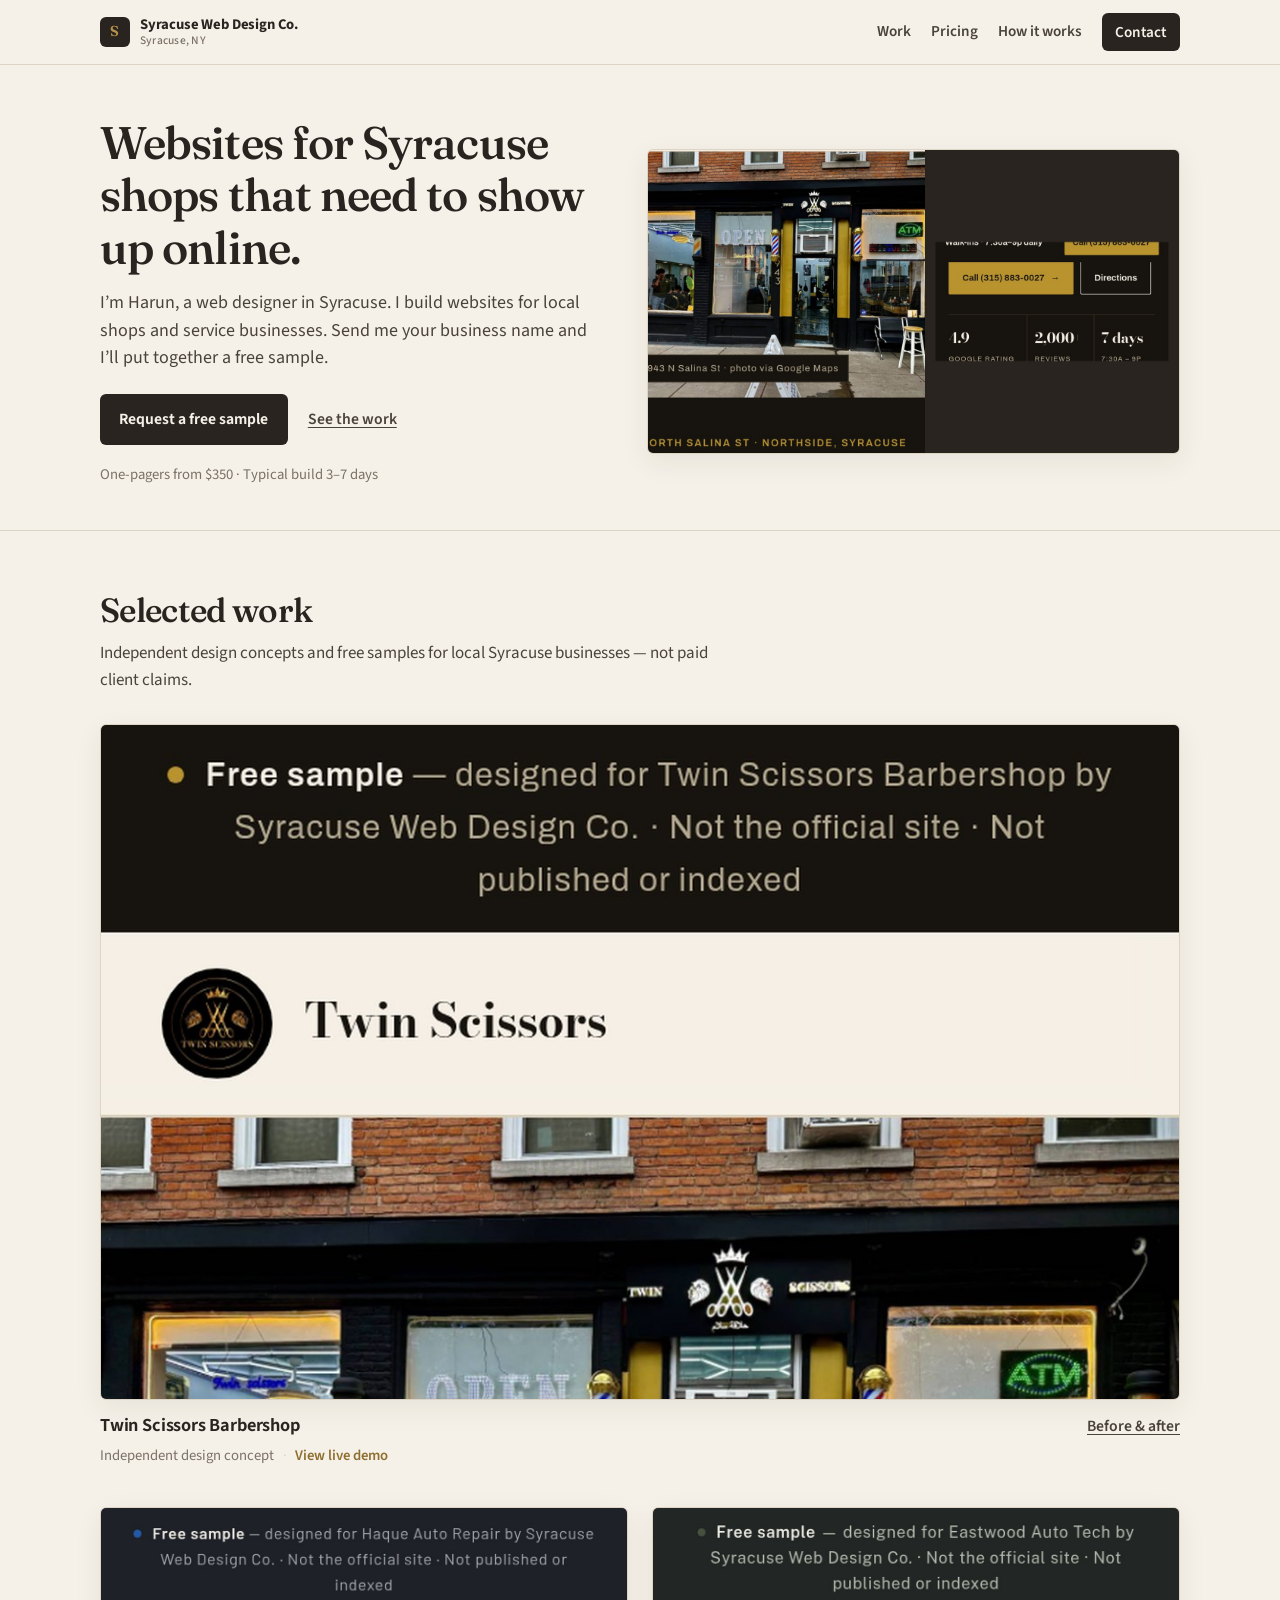
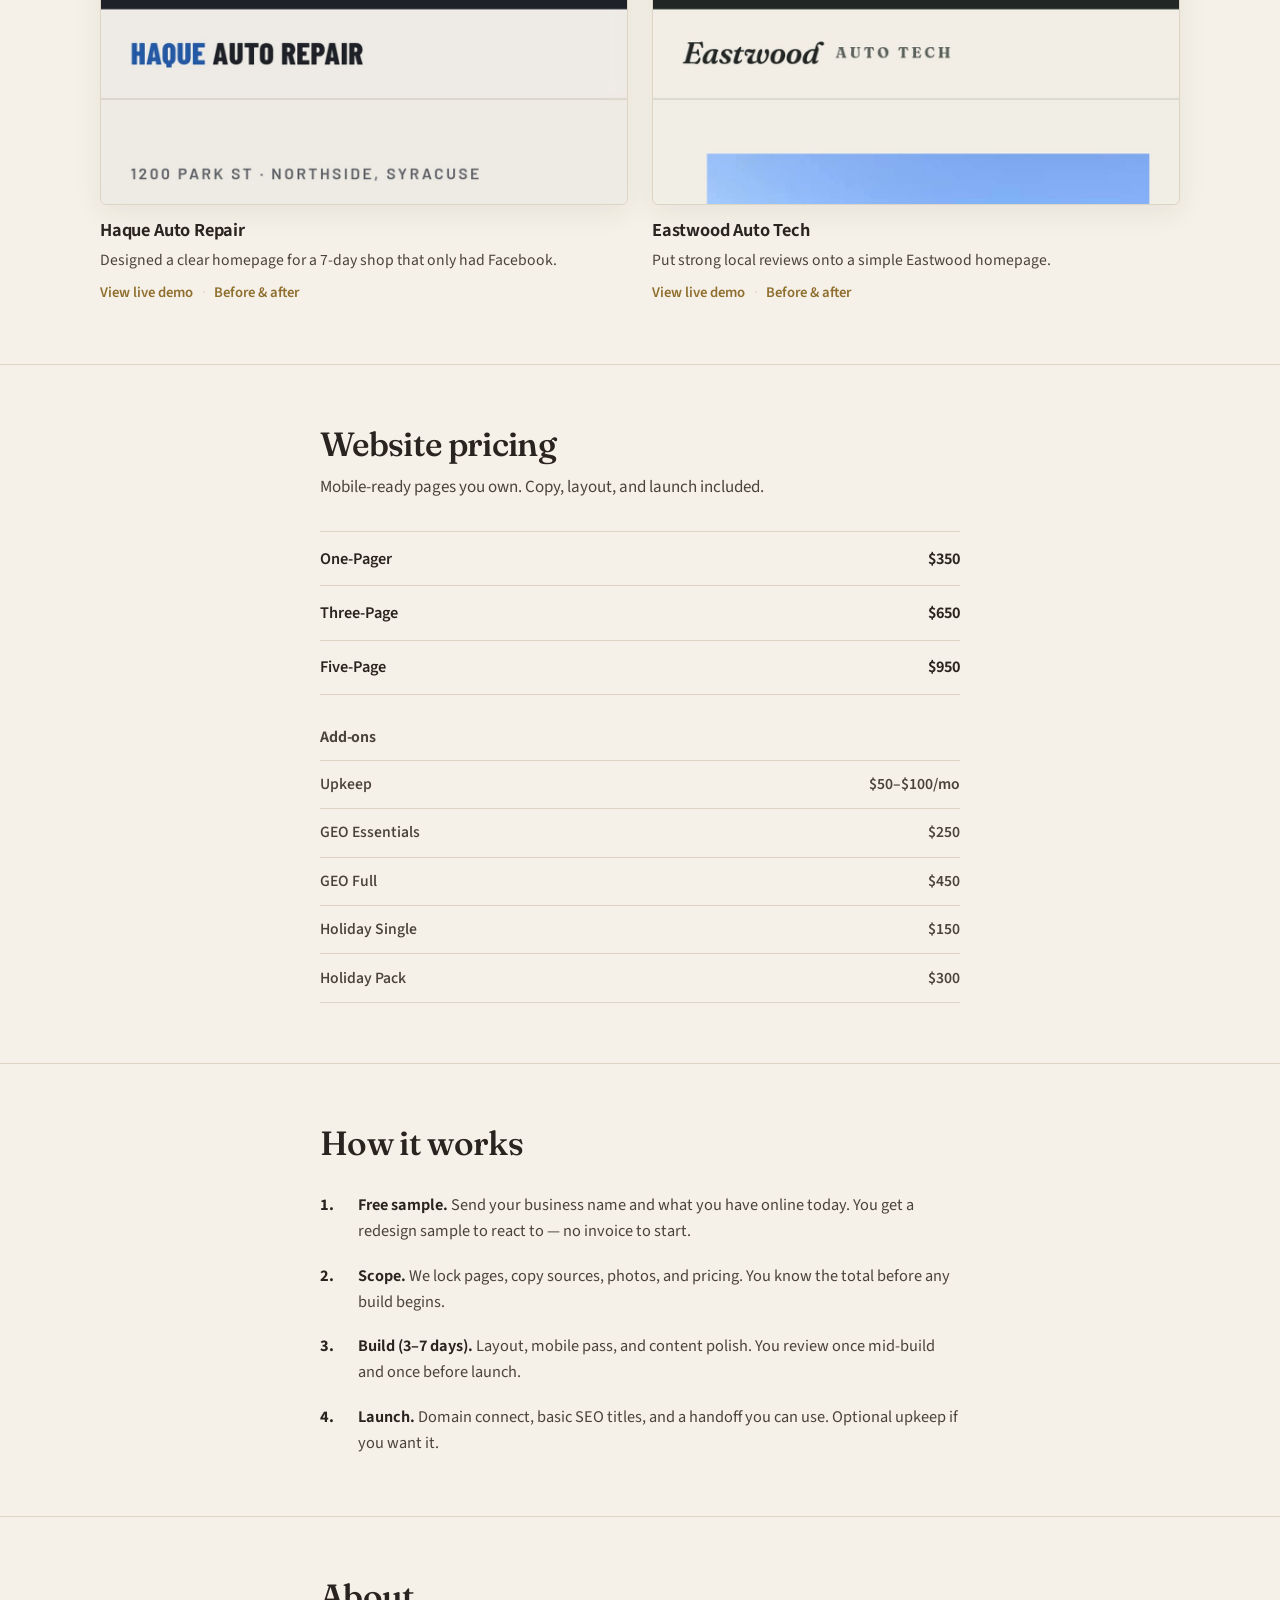
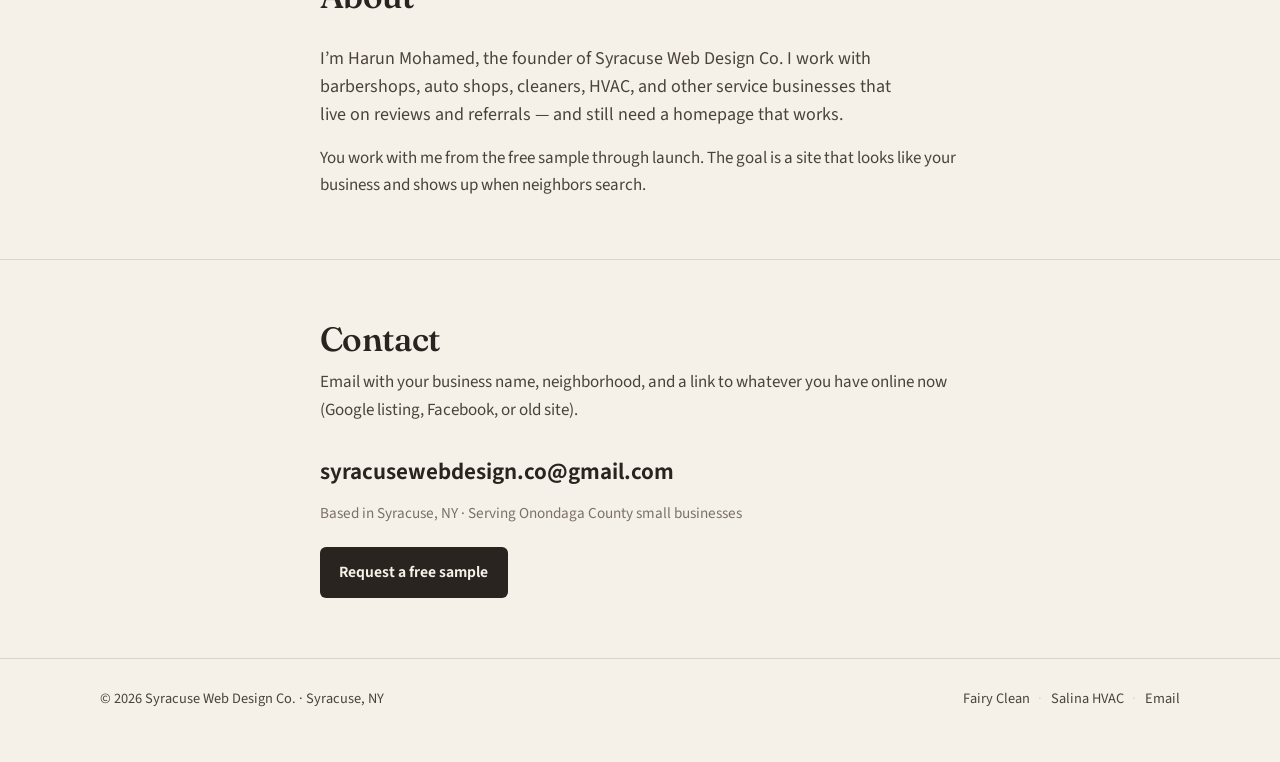
==== commit ef999fbc: "Fix Twin Scissors hero crop to show Call and Directions Compose storefront photo with the sample CTA" ====
--- a/index.html
+++ b/index.html
@@ -49,8 +49,8 @@
           <img
             src="assets/after/twin-scissors-hero.jpg"
             alt="Twin Scissors Barbershop redesign — storefront hero with Call and Directions buttons"
-            width="1200"
-            height="675"
+            width="1400"
+            height="800"
             loading="eager"
             fetchpriority="high">
         </figure>
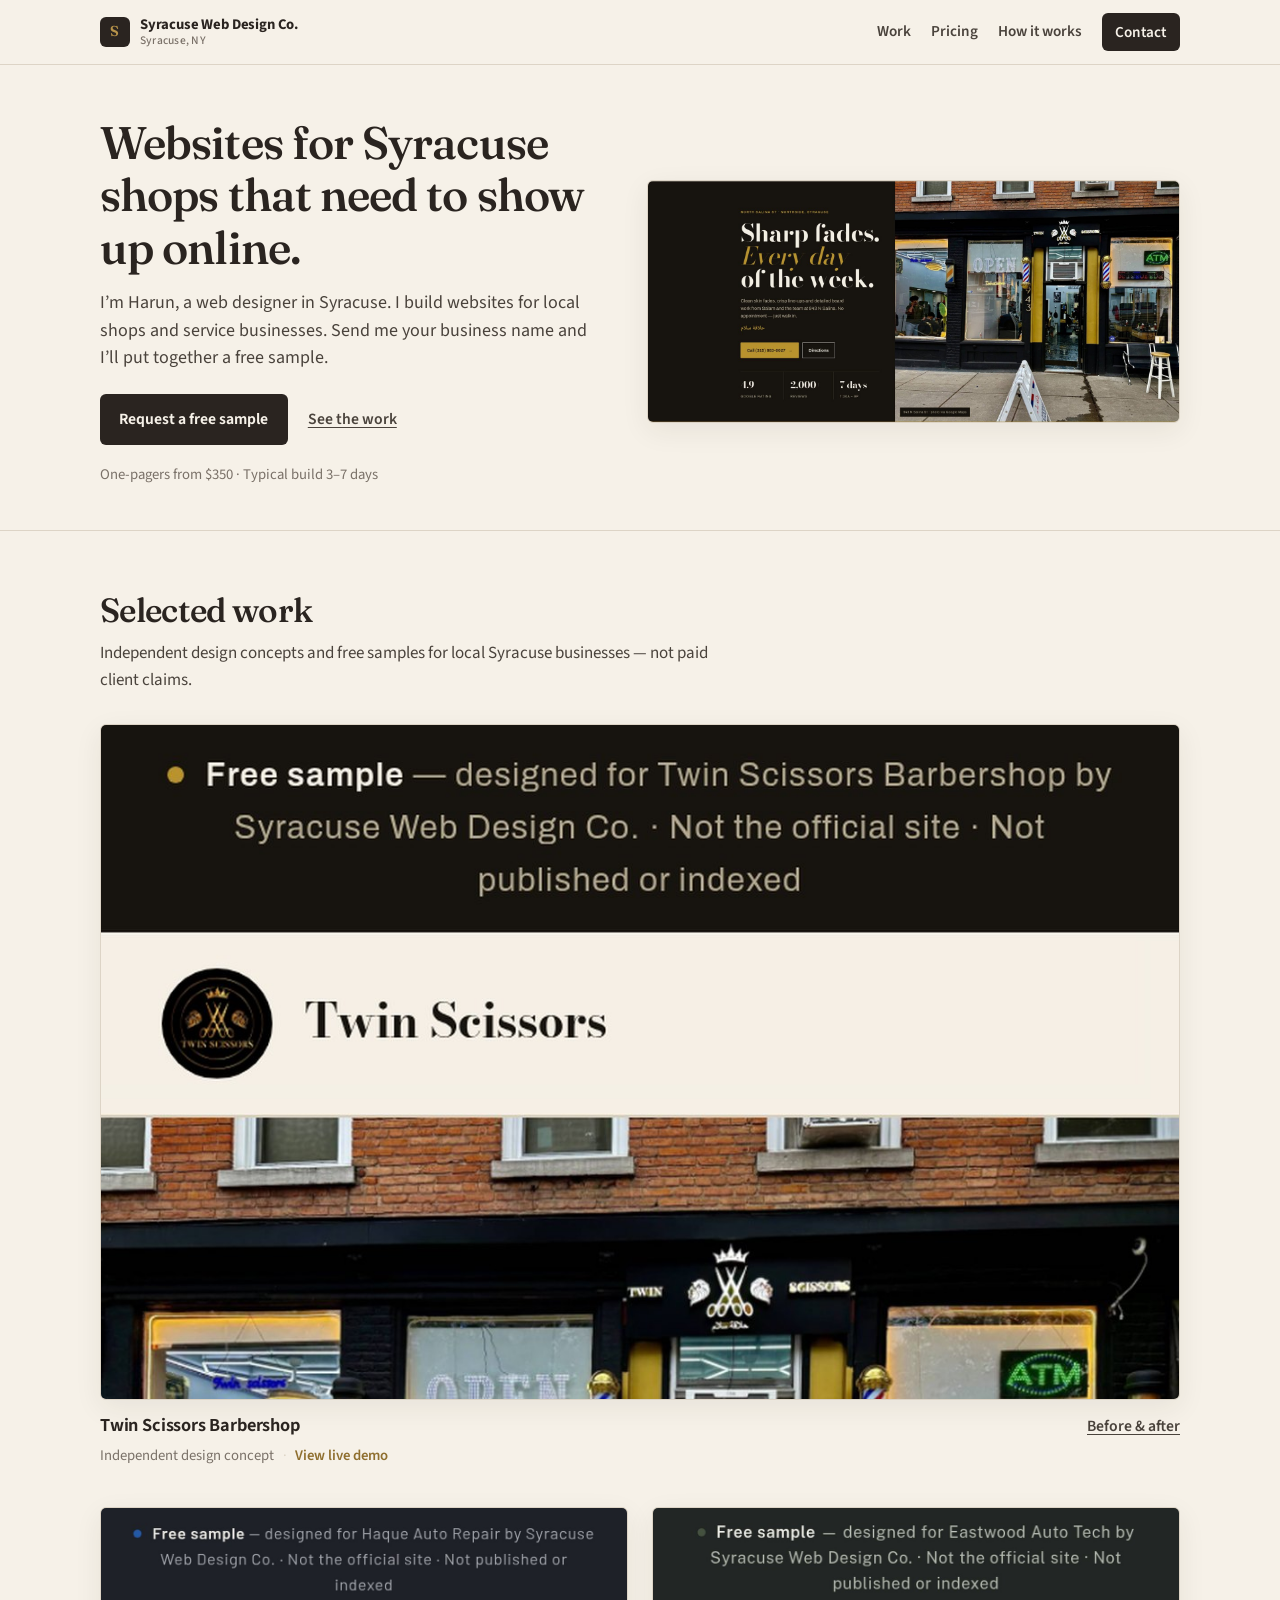
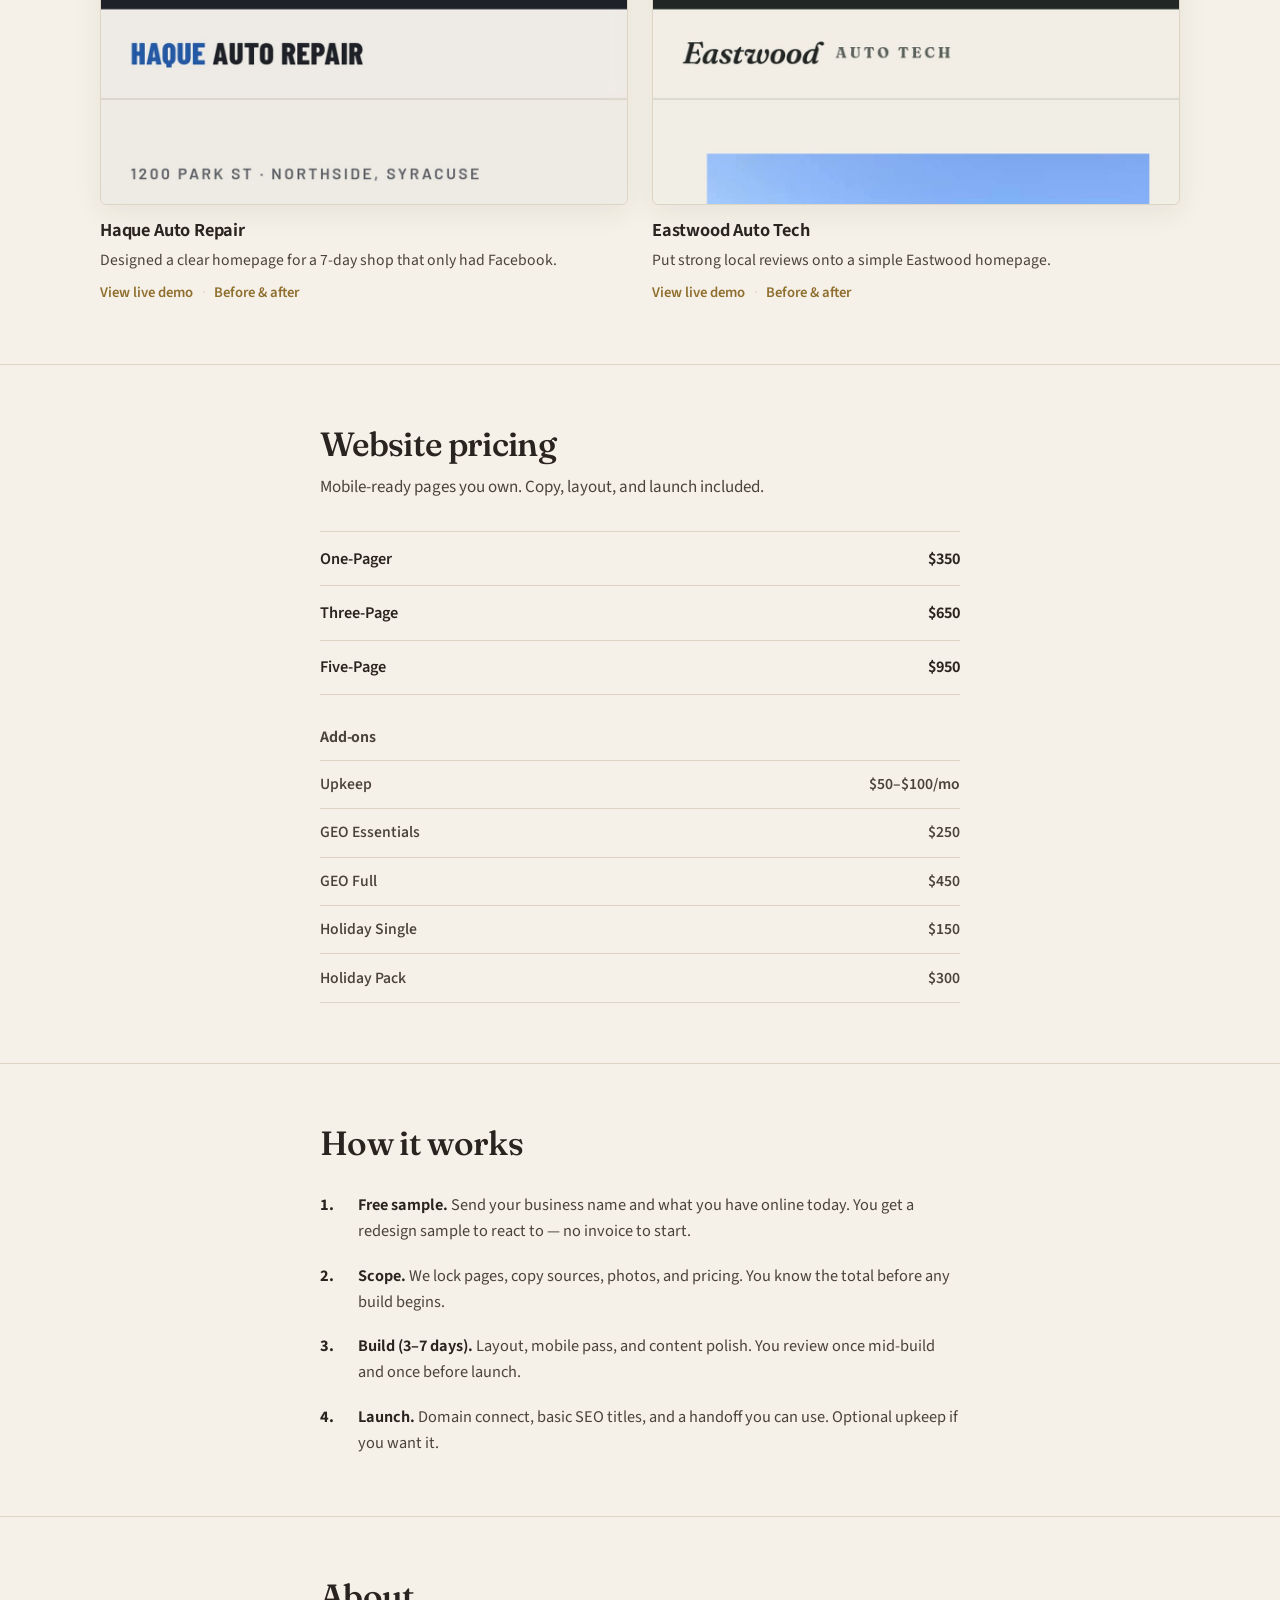
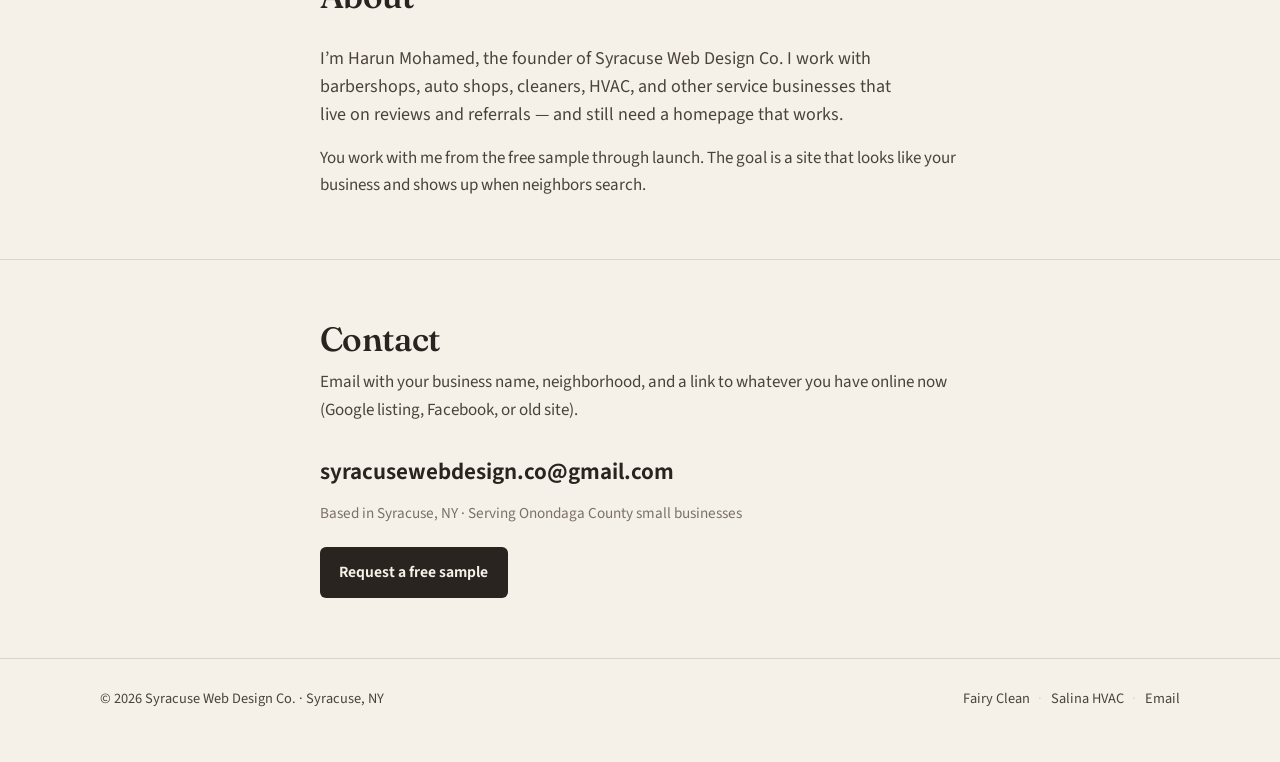
==== commit 9d0975d4: "Swap in natural Twin Scissors hero with Call and Directions Use the live-sample viewport screenshot " ====
--- a/index.html
+++ b/index.html
@@ -49,8 +49,8 @@
           <img
             src="assets/after/twin-scissors-hero.jpg"
             alt="Twin Scissors Barbershop redesign — storefront hero with Call and Directions buttons"
-            width="1400"
-            height="800"
+            width="1600"
+            height="726"
             loading="eager"
             fetchpriority="high">
         </figure>
